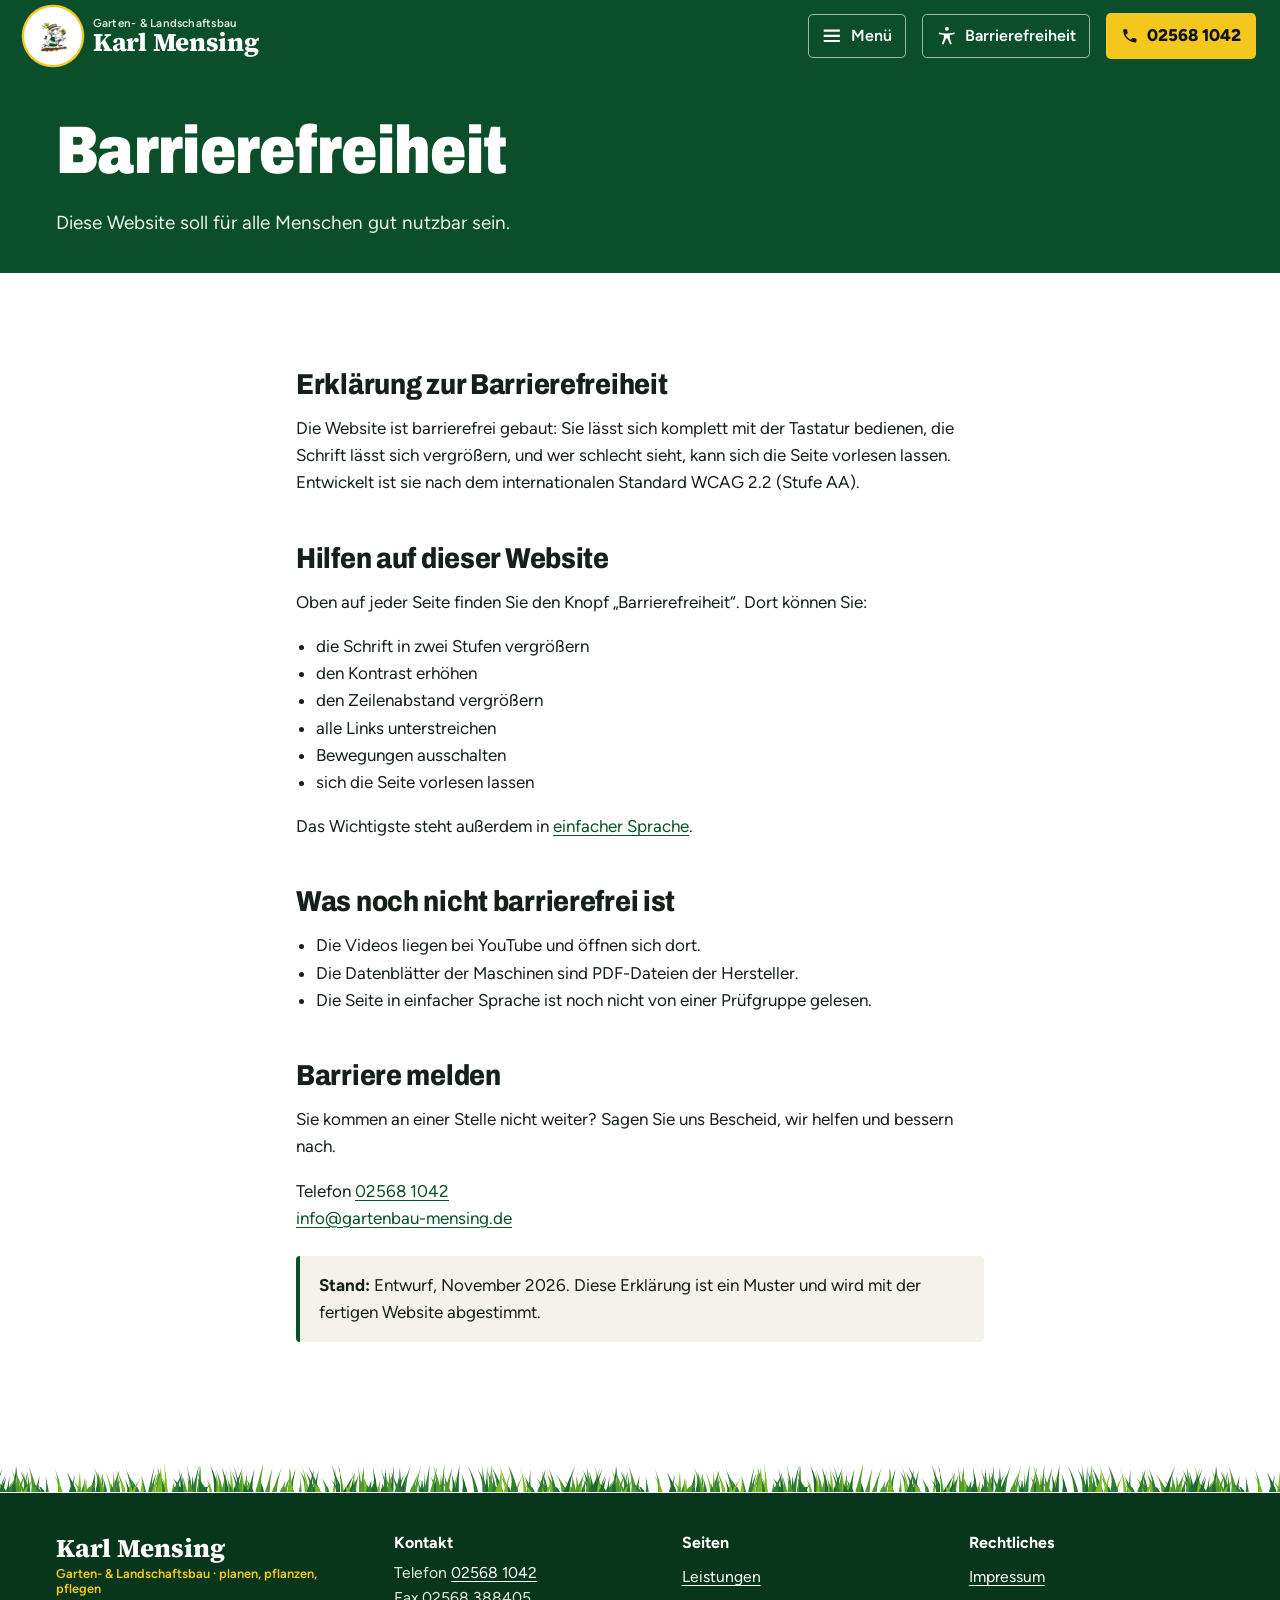
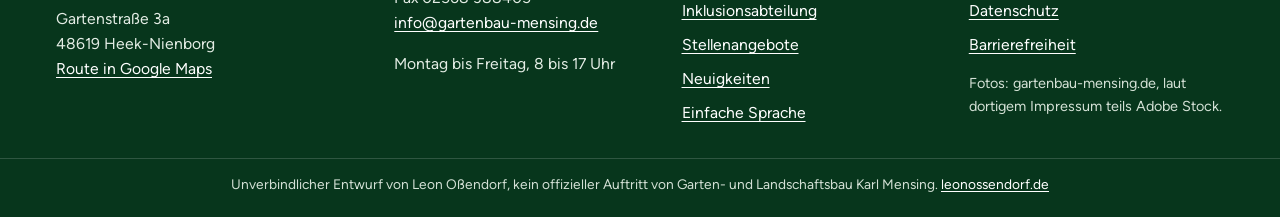
==== barrierefreiheit.html @ 660df74c "Überarbeitung: Leistungsübersicht vorn, alle Inhalte (9 Leistungen, Inklusion, Neuigkeiten), Fotos n" ====
<!DOCTYPE html>
<html lang="de-DE">
<head>
<meta charset="utf-8">
<meta name="viewport" content="width=device-width, initial-scale=1">
<meta name="robots" content="noindex,nofollow">
<title>Barrierefreiheit – Karl Mensing Garten- und Landschaftsbau (Entwurf)</title>
<meta name="description" content="Erklärung zur Barrierefreiheit der Website von Karl Mensing Garten- und Landschaftsbau.">
<script>(function(){var h=document.documentElement;h.classList.add('js');try{var m=JSON.parse(localStorage.getItem('mensing-hilfen')||'{}');if(m.schrift===1)h.classList.add('gross1');if(m.schrift===2)h.classList.add('gross2');['kontrast','luftig','unterstrichen','ruhig'].forEach(function(k){if(m[k])h.classList.add(k);});}catch(e){}})();</script>
<link rel="preload" href="fonts/archivo-var.woff2" as="font" type="font/woff2" crossorigin>
<link rel="preload" href="fonts/figtree.woff2" as="font" type="font/woff2" crossorigin>
<link rel="stylesheet" href="css/stil.css">
</head>
<body>
<a class="skip" href="#inhalt">Zum Inhalt springen</a>
<header class="kopf">
<div class="kopf-innen">
  <a class="marke" href="index.html"><span class="marke-rund"><img src="img/karlchen.png" width="201" height="160" alt=""></span><span class="marke-text"><span class="marke-zeile">Garten- &amp; Landschaftsbau</span><span class="marke-name">Karl Mensing</span><span class="vh">, zur Startseite</span></span></a>
  <button type="button" class="kopf-knopf menue-knopf" aria-expanded="false" aria-controls="menue"><svg viewBox="0 0 24 24" aria-hidden="true" focusable="false"><path d="M3 5h18v2.4H3zM3 10.8h18v2.4H3zM3 16.6h18V19H3z"/></svg><span class="wort">Menü</span></button>
  <nav class="menue" id="menue" aria-label="Hauptmenü"><ul><li><a href="leistungen.html">Leistungen</a></li><li><a href="index.html#gemeinden">Gemeinden &amp; Betriebe</a></li><li><a href="inklusion.html">Inklusion</a></li><li><a href="index.html#karriere">Karriere</a></li><li><a href="index.html#ueber">Über uns</a></li><li><a href="index.html#anfrage">Kontakt</a></li></ul></nav>
  <button type="button" class="kopf-knopf hilfe-knopf" aria-expanded="false" aria-controls="hilfen"><svg viewBox="0 0 24 24" aria-hidden="true" focusable="false"><circle cx="12" cy="4.2" r="2.2"/><path d="M3.5 8.2c5.6 1.5 11.4 1.5 17 0l.5 1.9c-1.9.5-3.8.9-5.7 1.1v3.3l2.2 6.6-1.9.6L12.9 15h-1.8l-2.7 6.7-1.9-.6 2.2-6.6v-3.3c-1.9-.2-3.8-.6-5.7-1.1z"/></svg><span class="wort">Barrierefreiheit</span></button>
  <a class="tel" href="tel:+4925681042"><svg viewBox="0 0 24 24" aria-hidden="true" focusable="false"><path d="M6.6 10.8a15.1 15.1 0 0 0 6.6 6.6l2.2-2.2c.3-.3.7-.4 1-.2 1.1.4 2.3.6 3.6.6.6 0 1 .4 1 1V20c0 .6-.4 1-1 1A17 17 0 0 1 3 4c0-.6.4-1 1-1h3.5c.6 0 1 .4 1 1 0 1.3.2 2.5.6 3.6.1.3 0 .7-.2 1z"/></svg><span class="vh">Anrufen: </span><span class="nr">02568 1042</span></a>
  <div id="hilfen" class="hilfen" hidden>
    <h2>Anzeige anpassen</h2>
    <ul class="hilfen-liste">
      <li><button type="button" class="hilfe" data-hilfe="schrift">Schrift größer <span class="stand">normal</span></button></li>
      <li><button type="button" class="hilfe" data-hilfe="kontrast" aria-pressed="false">Mehr Kontrast <span class="stand">aus</span></button></li>
      <li><button type="button" class="hilfe" data-hilfe="luftig" aria-pressed="false">Mehr Zeilenabstand <span class="stand">aus</span></button></li>
      <li><button type="button" class="hilfe" data-hilfe="unterstrichen" aria-pressed="false">Links unterstreichen <span class="stand">aus</span></button></li>
      <li><button type="button" class="hilfe" data-hilfe="ruhig" aria-pressed="false">Bewegung ausschalten <span class="stand">aus</span></button></li>
      <li><button type="button" class="hilfe" data-hilfe="vorlesen" aria-pressed="false">Seite vorlesen <span class="stand">starten</span></button></li>
    </ul>
    <p class="hilfen-links"><a href="einfach.html">Einfache Sprache</a><a href="barrierefreiheit.html">Erklärung zur Barrierefreiheit</a></p>
  </div>
</div>
</header>
<main id="inhalt" tabindex="-1">
<div class="seitenkopf"><div class="rahmen"><h1>Barrierefreiheit</h1><p>Diese Website soll für alle Menschen gut nutzbar sein.</p></div></div>
<section class="abschnitt"><div class="rahmen text">
<h2>Erklärung zur Barrierefreiheit</h2>
<p>Die Website ist barrierefrei gebaut: Sie lässt sich komplett mit der Tastatur bedienen, die Schrift lässt sich vergrößern, und wer schlecht sieht, kann sich die Seite vorlesen lassen. Entwickelt ist sie nach dem internationalen Standard WCAG 2.2 (Stufe AA).</p>
<h2>Hilfen auf dieser Website</h2>
<p>Oben auf jeder Seite finden Sie den Knopf „Barrierefreiheit“. Dort können Sie:</p>
<ul><li>die Schrift in zwei Stufen vergrößern</li><li>den Kontrast erhöhen</li><li>den Zeilenabstand vergrößern</li><li>alle Links unterstreichen</li><li>Bewegungen ausschalten</li><li>sich die Seite vorlesen lassen</li></ul>
<p>Das Wichtigste steht außerdem in <a href="einfach.html">einfacher Sprache</a>.</p>
<h2>Was noch nicht barrierefrei ist</h2>
<ul><li>Die Videos liegen bei YouTube und öffnen sich dort.</li><li>Die Datenblätter der Maschinen sind PDF-Dateien der Hersteller.</li><li>Die Seite in einfacher Sprache ist noch nicht von einer Prüfgruppe gelesen.</li></ul>
<h2>Barriere melden</h2>
<p>Sie kommen an einer Stelle nicht weiter? Sagen Sie uns Bescheid, wir helfen und bessern nach.</p>
<p>Telefon <a href="tel:+4925681042">02568 1042</a><br><a href="mailto:info@gartenbau-mensing.de">info@gartenbau-mensing.de</a></p>
<div class="hinweiskasten"><b>Stand:</b> Entwurf, November 2026. Diese Erklärung ist ein Muster und wird mit der fertigen Website abgestimmt.</div>
</div></section>
</main>
<footer class="fuss">
  <div class="gras" aria-hidden="true"></div>
  <div class="rahmen fuss-gitter">
    <div>
      <p class="fuss-marke">Karl Mensing<small>Garten- &amp; Landschaftsbau · planen, pflanzen, pflegen</small></p>
      <p>Gartenstraße 3a<br>48619 Heek-Nienborg<br><a href="https://www.google.com/maps/search/?api=1&amp;query=Gartenstra%C3%9Fe+3a%2C+48619+Heek">Route in Google Maps</a></p>
    </div>
    <div>
      <h2>Kontakt</h2>
      <p>Telefon <a href="tel:+4925681042">02568 1042</a><br>Fax 02568 388405<br><a href="mailto:info@gartenbau-mensing.de">info@gartenbau-mensing.de</a></p>
      <p>Montag bis Freitag, 8 bis 17 Uhr</p>
    </div>
    <div>
      <h2>Seiten</h2>
      <ul><li><a href="leistungen.html">Leistungen</a></li><li><a href="inklusion.html">Inklusionsabteilung</a></li><li><a href="index.html#karriere">Stellenangebote</a></li><li><a href="index.html#aktuelles">Neuigkeiten</a></li><li><a href="einfach.html">Einfache Sprache</a></li></ul>
    </div>
    <div>
      <h2>Rechtliches</h2>
      <ul><li><a href="impressum.html">Impressum</a></li><li><a href="datenschutz.html">Datenschutz</a></li><li><a href="barrierefreiheit.html">Barrierefreiheit</a></li></ul>
      <p class="klein" style="color:#d3e0d5;margin-top:.6rem">Fotos: gartenbau-mensing.de, laut dortigem Impressum teils Adobe Stock.</p>
    </div>
  </div>
  <p class="entwurf-hinweis">Unverbindlicher Entwurf von Leon Oßendorf, kein offizieller Auftritt von Garten- und Landschaftsbau Karl Mensing. <a href="https://leonossendorf.de">leonossendorf.de</a></p>
</footer>
<script src="js/seite.js" defer></script>
</body>
</html>
---- css/stil.css ----
@font-face{font-family:"Archivo";src:url(../fonts/archivo-var.woff2) format("woff2");font-weight:100 900;font-stretch:62% 125%;font-display:swap}
@font-face{font-family:"Figtree";src:url(../fonts/figtree.woff2) format("woff2");font-weight:300 900;font-display:swap}
@font-face{font-family:"Source Serif";src:url(../fonts/source-serif-4-latin-wght-normal.woff2) format("woff2");font-weight:200 900;font-display:swap}

:root{
  --gruen:#0b4f2a;--tief:#07361c;--gelb:#f4c71f;--gras:#6fae1e;
  --tinte:#15201a;--grau:#48554d;--linie:#cfd8cd;--papier:#f4f2ea;--weiss:#fff;--hellgruen:#e6f0e2;
  --fokus:#0b4f2a;--max:76rem;--zeile:1.6;
}
*,*::before,*::after{box-sizing:border-box}
html{scroll-behavior:smooth;scroll-padding-top:6rem;-webkit-text-size-adjust:100%}
html.gross1{font-size:112.5%}
html.gross2{font-size:125%}
html.luftig{--zeile:1.95}
html.luftig p,html.luftig li{letter-spacing:.02em;word-spacing:.08em}
body{margin:0;font-family:"Figtree",system-ui,sans-serif;font-size:1.0625rem;line-height:var(--zeile);color:var(--tinte);background:var(--weiss);-webkit-font-smoothing:antialiased}
img{max-width:100%;height:auto;display:block}
a{color:var(--gruen);text-underline-offset:.18em;text-decoration-thickness:.08em}
a:hover{text-decoration-thickness:.16em}
h1,h2,h3,h4{font-family:"Archivo",system-ui,sans-serif;font-stretch:88%;line-height:1.1;margin:0 0 .5em;letter-spacing:-.01em;text-wrap:balance}
h2{font-size:clamp(1.9rem,1.2rem + 2.6vw,3.1rem);font-weight:800}
h3{font-size:1.3rem;font-weight:700}
h4{font-size:1.0625rem;font-weight:700}
p{margin:0 0 1em}
ul,ol{margin:0 0 1em;padding-left:1.2em}
.klein{font-size:.9rem;color:var(--grau)}
.rahmen{max-width:var(--max);margin-inline:auto;padding-inline:1.5rem}
.vh{position:absolute;width:1px;height:1px;overflow:hidden;clip-path:inset(50%);white-space:nowrap}
.skip{position:absolute;left:.5rem;top:-6rem;background:var(--gelb);color:#111;padding:.7rem 1rem;z-index:200;font-weight:700;border-radius:.3rem}
.skip:focus{top:.5rem}
:focus-visible{outline:.19rem solid var(--fokus);outline-offset:.19rem;border-radius:.15rem}
.dunkel{--fokus:#f4c71f}
.dunkel :focus-visible,.kopf :focus-visible,.fuss :focus-visible,.held :focus-visible,.seitenkopf :focus-visible,.sprung :focus-visible,.park :focus-visible{outline-color:#f4c71f}
html.unterstrichen a{text-decoration:underline !important}

/* ---------- Kopf ---------- */
.kopf{position:sticky;top:0;z-index:100;background:var(--gruen);color:#fff}
.kopf-innen{display:flex;flex-wrap:wrap;align-items:center;gap:.5rem 1rem;padding:.45rem 1.5rem;max-width:90rem;margin-inline:auto;position:relative}
.marke{display:flex;align-items:center;gap:.7rem;text-decoration:none;color:#fff;margin-right:auto}
.marke-rund{width:3.6rem;height:3.6rem;border-radius:50%;background:#fff;display:grid;place-items:center;flex-shrink:0;box-shadow:0 0 0 .14rem var(--gelb)}
.marke-rund img{width:2.9rem}
.marke-text{display:flex;flex-direction:column;line-height:1.05}
.marke-zeile{font-size:.72rem;font-weight:600;letter-spacing:.02em;color:#dbe9dc}
.marke-name{font-family:"Source Serif",Georgia,serif;font-weight:800;font-size:1.6rem;letter-spacing:-.01em}
.menue{margin-left:0}
.menue ul{list-style:none;display:flex;gap:.1rem;margin:0;padding:0}
.menue a{display:block;color:#fff;text-decoration:none;font-weight:600;font-size:1rem;padding:.65rem .65rem;border-radius:.3rem;white-space:nowrap}
.menue a:hover,.menue a[aria-current]{background:rgba(255,255,255,.14)}
.menue a[aria-current]{box-shadow:inset 0 -.18rem 0 var(--gelb)}
.kopf-knopf{appearance:none;font:600 1rem "Figtree",sans-serif;color:#fff;background:transparent;border:.09rem solid rgba(255,255,255,.6);border-radius:.3rem;padding:.55rem .8rem;cursor:pointer;display:inline-flex;align-items:center;gap:.5rem;min-height:2.75rem;white-space:nowrap}
.kopf-knopf:hover{background:rgba(255,255,255,.14)}
.kopf-knopf svg{width:1.35rem;height:1.35rem;fill:currentColor;flex-shrink:0}
.menue-knopf{display:none}
.tel{display:inline-flex;align-items:center;gap:.5rem;background:var(--gelb);color:#111;text-decoration:none;font-weight:800;padding:.6rem .95rem;border-radius:.3rem;min-height:2.75rem;white-space:nowrap}
.tel:hover{background:#ffd940}
.tel svg{width:1.1rem;height:1.1rem;fill:currentColor}

/* Hilfen (Barrierefreiheit) */
.hilfen{position:absolute;right:1rem;top:100%;width:min(24rem,calc(100vw - 2rem));max-height:calc(100vh - 6rem);overflow:auto;background:#fff;color:var(--tinte);border-radius:0 0 .5rem .5rem;box-shadow:0 1rem 2.5rem rgba(0,0,0,.28);padding:1.1rem 1.2rem 1.2rem;border-top:.25rem solid var(--gelb)}
.kopf .hilfen :focus-visible{outline-color:#0b4f2a}
.hilfen h2{font-size:1.25rem;margin-bottom:.7rem}
.hilfen-liste{list-style:none;margin:0;padding:0;display:grid;gap:.45rem}
.hilfe{appearance:none;width:100%;display:flex;justify-content:space-between;align-items:center;gap:1rem;font:600 1rem "Figtree",sans-serif;color:var(--tinte);background:var(--papier);border:.09rem solid #7c8a80;border-radius:.35rem;padding:.65rem .85rem;cursor:pointer;text-align:left;min-height:2.9rem}
.hilfe:hover{border-color:var(--gruen);background:var(--hellgruen)}
.hilfe .stand{font-weight:700;font-size:.85rem;background:#fff;color:var(--tinte);border:.09rem solid #7c8a80;border-radius:1rem;padding:.1rem .6rem;white-space:nowrap}
.hilfe[aria-pressed=true]{background:var(--gruen);color:#fff;border-color:var(--gruen)}
.hilfen-links{margin:.9rem 0 0;display:flex;flex-wrap:wrap;gap:.3rem 1.2rem;font-size:.95rem}
.hilfen-links a{color:var(--gruen);padding:.3rem 0}

/* ---------- Held ---------- */
.held{background:var(--gruen);color:#fff;position:relative}
.held-bild img{width:100%;height:auto;max-height:calc(100vh - 17.5rem);min-height:17rem;object-fit:cover;object-position:50% 12%}
.held-band{position:relative}
.held-band .rahmen{padding-block:1.3rem 1.6rem}
.held h1{font-size:clamp(2.5rem,1rem + 4.5vw,4.9rem);font-weight:900;font-stretch:78%;line-height:.95;margin:0;white-space:nowrap}
.held h1 .w3{color:var(--gelb)}
.held-text{font-size:1.15rem;margin:.75rem 0 0;color:#ecf3ec;max-width:44em}
.siegel{position:absolute;right:max(1.5rem,calc((100vw - var(--max))/2 + 1.5rem));top:-4.9rem;width:9.4rem;height:9.4rem;border-radius:50%;background:#fff;color:var(--gruen);display:grid;place-items:center;box-shadow:0 0 0 .22rem var(--gelb),0 .6rem 1.6rem rgba(0,0,0,.3)}
.siegel svg{position:absolute;inset:0;width:100%;height:100%}
.siegel img{width:5.1rem;margin-top:.7rem}
.tore{background:var(--tief)}
.tore ul{list-style:none;margin:0 auto;padding:0 1.5rem;max-width:var(--max);display:grid;grid-template-columns:1fr 1.3fr 1fr 1fr}
.tore li+li{border-left:.06rem solid rgba(255,255,255,.2)}
.tore a{display:block;color:#fff;text-decoration:none;padding:1.05rem 1.2rem 1.1rem;height:100%}
.tore li:first-child a{padding-left:0}
.tore a:hover{background:rgba(255,255,255,.08)}
.tore b{display:block;font-family:"Archivo";font-stretch:90%;font-size:1.2rem;line-height:1.2}
.tore b::after{content:"";display:inline-block;width:.55em;height:.55em;border-right:.16em solid var(--gelb);border-top:.16em solid var(--gelb);transform:rotate(45deg);margin-left:.5em;transition:transform .25s}
.tore a:hover b::after{transform:translateX(.25em) rotate(45deg)}
.tore span{font-size:.92rem;color:#d5e3d6}
.gras{height:1.9rem;background:url(../img/gras.svg) repeat-x bottom/37.5rem 1.9rem}
.fuss .gras{background-color:#fff}
.gras-weiss{background-color:#fff}
.haken.hell li{border-color:rgba(255,255,255,.22)}
.haken.hell li::before{border-color:var(--gelb)}

/* ---------- Abschnitte ---------- */
.abschnitt{padding-block:clamp(3.5rem,2rem + 5vw,6rem)}
.kopfzeile{display:grid;grid-template-columns:minmax(0,1fr) minmax(0,1fr);gap:1rem 3rem;align-items:end;margin-bottom:2.2rem}
.kopfzeile h2{margin:0}
.kopfzeile p{margin:0;color:var(--grau);font-size:1.12rem}
.dunkel .kopfzeile p{color:#dbe8dc}
.papier{background:var(--papier)}
.dunkel{background:var(--gruen);color:#fff}
.dunkel a{color:#fff}

/* Jahr */
.monate{display:grid;grid-template-columns:repeat(12,minmax(0,1fr));gap:.25rem;margin-bottom:1.6rem}
.monat{appearance:none;border:.09rem solid transparent;background:var(--papier);font:600 .98rem "Figtree",sans-serif;color:var(--tinte);padding:.75rem 0 .7rem;cursor:pointer;border-radius:.25rem;position:relative;min-height:2.9rem}
.monat:hover{border-color:var(--gruen)}
.monat[aria-selected=true]{background:var(--gruen);color:#fff}
.monat.heute::after{content:"";position:absolute;left:50%;bottom:.28rem;width:.36rem;height:.36rem;margin-left:-.18rem;border-radius:50%;background:var(--gelb);box-shadow:0 0 0 .06rem #0b4f2a}
.monat-inhalt{display:grid;grid-template-columns:17rem minmax(0,1fr);gap:2rem;align-items:start}
.monat-name{font-family:"Archivo";font-weight:900;font-stretch:74%;font-size:clamp(2.8rem,2rem + 2.6vw,4rem);color:var(--gruen);line-height:.95;margin:0 0 .4rem}
.monat-spalten{display:grid;grid-template-columns:1fr 1fr;gap:1rem}
.monat-karte{border:.09rem solid var(--linie);border-radius:.4rem;padding:1.3rem 1.4rem 1.25rem;display:flex;flex-direction:column;background:#fff}
.haken{list-style:none;padding:0;margin:0 0 1.1rem;flex:1}
.haken li{padding:.55rem 0 .55rem 1.7rem;border-top:.06rem solid var(--linie);position:relative}
.haken li:first-child{border-top:0}
.haken li::before{content:"";position:absolute;left:.15rem;top:1.05rem;width:.75rem;height:.42rem;border-left:.19rem solid var(--gruen);border-bottom:.19rem solid var(--gruen);transform:rotate(-45deg)}
.monat-hinweis{grid-column:2;margin:0;font-size:.95rem;color:var(--grau);background:var(--papier);padding:.7rem .9rem;border-radius:.25rem;border-left:.25rem solid var(--gruen)}

/* Knöpfe */
.knopf{appearance:none;border:0;cursor:pointer;font:700 1.02rem "Figtree",sans-serif;padding:.85rem 1.3rem;border-radius:.35rem;text-decoration:none;display:inline-flex;align-items:center;justify-content:center;gap:.5rem;min-height:3rem;transition:background .2s,transform .2s}
.knopf:active{transform:translateY(1px)}
.knopf-gruen{background:var(--gruen);color:#fff}
.knopf-gruen:hover{background:var(--tief)}
.knopf-gelb,.dunkel a.knopf-gelb{background:var(--gelb);color:#111}
.knopf-gelb:hover{background:#ffd940}
.knopf-rand{background:#fff;color:var(--gruen);box-shadow:inset 0 0 0 .11rem var(--gruen)}
.knopf-rand:hover{background:var(--hellgruen)}
.dunkel a.knopf-hell,.knopf-hell{background:transparent;color:#fff;box-shadow:inset 0 0 0 .11rem #fff}
.knopf-hell:hover{background:rgba(255,255,255,.14)}
.voll{width:100%}
.pfeil::after{content:"";display:inline-block;width:.5em;height:.5em;border-right:.15em solid currentColor;border-top:.15em solid currentColor;transform:rotate(45deg)}

/* Bilder allgemein */
figure{margin:0}
figcaption{font-size:.92rem;color:var(--grau);padding-top:.5rem}
.dunkel figcaption{color:#dbe8dc}
.bild{overflow:hidden;border-radius:.3rem;background:#dfe5dc}
.bild img{width:100%;height:100%;object-fit:cover;transition:transform .7s ease}
.karte:hover .bild img{transform:scale(1.03)}
.rund{border-radius:50%;overflow:hidden;box-shadow:0 0 0 .2rem #fff,0 0 0 .32rem #c5a86a;flex-shrink:0;background:#dfe5dc}
.rund img{width:100%;height:100%;object-fit:cover}
.dunkel .rund{box-shadow:0 0 0 .16rem var(--gruen),0 0 0 .28rem var(--gelb)}

/* Leistungen: neun Karten */
.neun{list-style:none;margin:0;padding:0;display:grid;grid-template-columns:repeat(3,minmax(0,1fr));gap:2.2rem 1.4rem}
.karte{position:relative;display:flex;flex-direction:column}
.neun .bild{aspect-ratio:16/10}
.karte-text{padding-top:.75rem;border-bottom:.19rem solid var(--gruen);padding-bottom:.8rem;flex:1}
.karte h3{margin:0 0 .2rem;font-size:1.4rem}
.karte h3 a{text-decoration:none;color:var(--tinte)}
.karte h3 a::after{content:"";position:absolute;inset:0}
.karte:hover h3 a{text-decoration:underline}
.karte p{margin:0;color:var(--grau)}
.wand-zeile{margin:2.2rem 0 0}
.saison h2{font-size:clamp(1.6rem,1.2rem + 1.4vw,2.2rem)}
.saison .monat{background:#fff}
.saison .monat[aria-selected=true]{background:var(--gruen)}
.saison .monat-hinweis{background:#fff}

/* Gemeinden */
.gem-gitter{display:grid;grid-template-columns:minmax(0,1fr) minmax(0,1fr);gap:3rem;align-items:stretch}
.lv{list-style:none;margin:0;padding:0}
.lv li{display:grid;grid-template-columns:5.5rem minmax(0,1fr);gap:1.2rem;align-items:center;padding:.85rem 0;border-bottom:.06rem solid rgba(255,255,255,.22)}
.lv li:first-child{border-top:.06rem solid rgba(255,255,255,.22)}
.lv .rund{width:5.1rem;height:5.1rem;margin-left:.3rem}
.din{border-radius:50%;background:#fff;color:#0b4f2a;display:grid;place-items:center;text-align:center;font:800 .82rem/1.15 "Archivo",sans-serif}
.lv .din{width:5.1rem;height:5.1rem;margin-left:.3rem;box-shadow:0 0 0 .16rem var(--gruen),0 0 0 .28rem var(--gelb)}
.lv h3{margin:0;font-size:1.25rem}
.lv h3 a{text-decoration:none}
.lv h3 a:hover{text-decoration:underline}
.lv p{margin:0;color:#dbe8dc;font-size:.98rem}
.gem-buehne .bild{aspect-ratio:21/9}
.lv.zwei-sp{display:grid;grid-template-columns:1fr 1fr;column-gap:3rem;margin-top:2.2rem}
.lv.zwei-sp li:nth-child(2){border-top:.06rem solid rgba(255,255,255,.22)}
.projekt{margin-top:4rem}
.projekt-kopf{display:flex;justify-content:space-between;align-items:end;gap:1rem 2rem;flex-wrap:wrap;margin-bottom:1.2rem}
.projekt-kopf h3{font-size:1.7rem;margin:0}
.projekt-kopf p{margin:0;color:#dbe8dc;max-width:32em}
.drei{display:grid;grid-template-columns:repeat(3,minmax(0,1fr));gap:1rem;list-style:none;margin:0;padding:0;counter-reset:s}
.drei li{counter-increment:s}
.drei .bild{aspect-ratio:3/2}
.drei figcaption{display:flex;gap:.6rem;align-items:baseline;color:#fff;font-weight:600}
.drei figcaption::before{content:counter(s);font:900 1.5rem "Archivo",sans-serif;color:var(--gelb)}
.gem-ende{margin-top:2.5rem;display:flex;gap:1rem;flex-wrap:wrap}

/* Maschinen */
.park{display:grid;grid-template-columns:minmax(0,1.25fr) minmax(0,1fr);gap:0;background:var(--tief);color:#fff}
.park-bild{position:relative;min-height:24rem}
.park-bild img{position:absolute;inset:0;width:100%;height:100%;object-fit:cover;object-position:15% 50%}
.park-text{padding:clamp(2rem,1rem + 3vw,4rem);align-self:center;max-width:36rem}
.park-text p{color:#dbe8dc}
.geraete{list-style:none;margin:0;padding:0;display:grid;grid-template-columns:repeat(6,minmax(0,1fr));gap:1.5rem 1rem;text-align:center}
.geraete .rund{width:min(9.4rem,100%);aspect-ratio:1;margin:.35rem auto .9rem}
.geraete b{display:block;font-family:"Archivo";font-stretch:90%;line-height:1.2}
.geraete span{font-size:.92rem;color:var(--grau);display:block}
.geraete a{font-size:.9rem;display:inline-block;padding:.3rem 0}

/* Inklusion */
.inkl{display:grid;grid-template-columns:minmax(0,34rem) minmax(0,1fr);gap:3.5rem;align-items:center}
.rahmenbild{background:#fff;padding:.7rem .7rem 0;box-shadow:0 .1rem .3rem rgba(0,0,0,.12),0 1.2rem 2.4rem rgba(11,79,42,.14);transform:rotate(-1.2deg)}
.rahmenbild figcaption{padding:.65rem .2rem .75rem;color:var(--tinte)}
.inkl h2{margin-bottom:.4em}
.lead{font-size:1.18rem}
.fakten{display:flex;gap:2.2rem;flex-wrap:wrap;margin:1.5rem 0 1.7rem;padding:0;list-style:none}
.fakten b{display:block;font:900 2.6rem/1 "Archivo",sans-serif;font-stretch:80%;color:var(--gruen)}
.fakten span{font-size:.95rem;color:var(--grau)}
.messe{margin-top:4rem;display:grid;grid-template-columns:minmax(0,1.97fr) minmax(0,1fr);gap:1.1rem;align-items:start}
.messe .bild{aspect-ratio:858/400}
.messe .hoch .bild{aspect-ratio:580/534}

/* Karriere */
.kar-gitter{display:grid;grid-template-columns:minmax(0,1fr) minmax(0,29rem);gap:3.5rem;align-items:start}
.schild{display:inline-block;background:var(--gelb);color:#111;font-weight:800;padding:.2rem .8rem;border-radius:.2rem;margin:0 0 .9rem}
.kar-lead{font-size:1.2rem}
.kar-wer{color:var(--grau)}
.paar{display:grid;grid-template-columns:1fr 1fr;gap:.9rem;margin-top:1.6rem}
.paar .bild{aspect-ratio:3/2}

/* Formulare */
.formular{background:#fff;border:.09rem solid var(--linie);border-radius:.5rem;padding:1.6rem;box-shadow:0 .7rem 2rem rgba(11,79,42,.08)}
.formular h3{font-size:1.5rem}
fieldset{border:0;padding:0;margin:0 0 1.1rem;min-width:0}
legend,.feld>label{font-weight:700;font-size:1rem;color:var(--tinte);margin-bottom:.45rem;display:block;padding:0}
.opt{font-weight:400;color:var(--grau)}
.chips{display:flex;flex-wrap:wrap;gap:.5rem}
.chip{position:relative;display:inline-block}
.chip input{position:absolute;opacity:0;width:100%;height:100%;inset:0;margin:0;cursor:pointer}
.chip span{display:inline-flex;align-items:center;min-height:2.75rem;border:.11rem solid #7c8a80;background:#fff;color:var(--tinte);font-weight:600;font-size:.98rem;padding:.4rem .95rem;border-radius:2rem;transition:background .15s,border-color .15s,color .15s}
.chip input:hover+span{border-color:var(--gruen);background:var(--hellgruen)}
.chip input:checked+span{background:var(--gruen);border-color:var(--gruen);color:#fff}
.chip input:checked+span::before{content:"";width:.7rem;height:.4rem;border-left:.16rem solid #fff;border-bottom:.16rem solid #fff;transform:rotate(-45deg) translateY(-.1rem);margin-right:.5rem}
.chip input:focus-visible+span{outline:.19rem solid var(--fokus);outline-offset:.19rem}
.feld{margin-bottom:1rem}
.feld input[type=text],.feld textarea{display:block;width:100%;font:400 1.0625rem "Figtree",sans-serif;color:var(--tinte);background:#fff;border:.11rem solid #7c8a80;border-radius:.35rem;padding:.75rem .8rem;min-height:3rem}
.feld input[type=text]:focus,.feld textarea:focus{border-color:var(--gruen)}
.feld input[type=file]{display:block;font:400 .98rem "Figtree",sans-serif;max-width:100%;padding:.3rem 0;color:var(--tinte)}
.feld [aria-invalid=true]{border-color:#a3251b !important;border-width:.16rem !important}
.zwei{display:grid;grid-template-columns:1fr 1fr;gap:0 1rem}
.entwurf-vermerk{font-size:.86rem;color:var(--grau);text-align:center;margin:.6rem 0 0}
.fehler{color:#a3251b;font-size:.95rem;font-weight:700;margin:.4rem 0 0}
.danke{margin-top:1rem;background:var(--hellgruen);border-left:.3rem solid var(--gruen);padding:.9rem 1rem;border-radius:.25rem}
.danke b{display:block;color:var(--gruen)}

/* Über uns */
.ueber{display:grid;grid-template-columns:minmax(0,1fr) minmax(0,1.15fr);gap:3.5rem;align-items:center}
.koepfe{list-style:none;margin:0;padding:0;display:grid;grid-template-columns:repeat(3,minmax(0,1fr));gap:1.2rem;text-align:center}
.koepfe .rund{width:min(9.4rem,100%);aspect-ratio:1;margin:.35rem auto .9rem}
.koepfe .rund img{object-position:50% 25%}
.koepfe b,.koepfe span,.koepfe a{display:block}
.koepfe b{font-family:"Archivo";font-stretch:90%;font-size:1.12rem}
.koepfe span{font-size:.92rem;color:var(--grau)}
.koepfe a{font-size:.95rem;font-weight:600;padding:.35rem 0}
.breit img{width:100%;max-height:34rem;object-fit:cover}
.breit figcaption{max-width:var(--max);margin-inline:auto;padding:.6rem 1.5rem 0}

/* Aktuelles */
.chronik{list-style:none;margin:0;padding:0;border-top:.09rem solid var(--linie)}
.chronik>li{display:grid;grid-template-columns:7rem minmax(0,1fr) minmax(0,1.6fr);gap:1.2rem 2rem;padding:1.6rem 0;border-bottom:.09rem solid var(--linie);align-items:start}
.chronik .jahr{font:900 2rem/1 "Archivo",sans-serif;font-stretch:80%;color:var(--gruen);margin:0}
.chronik h3{margin:0 0 .3rem}
.chronik p{margin:0;color:var(--grau)}
.chronik .fotos{display:grid;grid-template-columns:repeat(3,minmax(0,1fr));gap:.6rem}
.chronik .fotos .bild{aspect-ratio:3/2}
.chronik .fotos.eins{grid-template-columns:minmax(0,1fr)}
.chronik .fotos.eins .bild{aspect-ratio:858/400}

/* Anfrage */
.anf-gitter{display:grid;grid-template-columns:minmax(0,1fr) minmax(0,40rem);gap:3.5rem}
.anf-tel{display:inline-block;font:900 2.5rem/1.1 "Archivo",sans-serif;font-stretch:85%;text-decoration:none;color:var(--gruen);margin:.3rem 0 .6rem}
.anf-tel:hover{text-decoration:underline}
.wege{list-style:none;padding:0;margin:1.2rem 0 0}
.wege li{padding:.6rem 0;border-top:.06rem solid var(--linie)}

/* Fuß */
.fuss{background:var(--tief);color:#e3ece4;font-size:.98rem}
.fuss a{color:#fff}
.fuss-gitter{display:grid;grid-template-columns:1.2fr 1fr 1fr 1fr;gap:2rem;padding-top:2.6rem;padding-bottom:1.6rem}
.fuss-marke{font-family:"Source Serif",Georgia,serif;font-weight:800;font-size:1.6rem;color:#fff;line-height:1.1;margin-bottom:.6rem}
.fuss-marke small{display:block;font:600 .8rem "Figtree",sans-serif;color:var(--gelb);margin-top:.25rem}
.fuss ul{list-style:none;padding:0;margin:0}
.fuss li a{display:inline-block;padding:.28rem 0}
.fuss h2{font-size:1rem;font-family:"Figtree";font-weight:700;letter-spacing:0;color:#fff;margin-bottom:.5rem}
.entwurf-hinweis{text-align:center;font-size:.86rem;color:#d3e0d5;padding:.9rem 1.5rem 1.4rem;margin:0;border-top:.06rem solid rgba(255,255,255,.16)}

/* ---------- Unterseiten ---------- */
.seitenkopf{background:var(--gruen);color:#fff}
.seitenkopf .rahmen{padding-block:2.6rem 2.2rem}
.seitenkopf h1{font-size:clamp(2.3rem,1.2rem + 4vw,4.2rem);font-weight:900;font-stretch:80%;margin:0 0 .3em}
.seitenkopf p{font-size:1.18rem;max-width:40em;margin:0;color:#ecf3ec}
.sprung{background:var(--tief)}
.sprung ul{list-style:none;margin:0 auto;padding:.6rem 1.5rem;max-width:var(--max);display:flex;flex-wrap:wrap;gap:.35rem}
.sprung a{display:inline-flex;align-items:center;min-height:2.6rem;color:#fff;text-decoration:none;font-weight:600;font-size:.98rem;padding:.3rem .85rem;border:.06rem solid rgba(255,255,255,.5);border-radius:2rem}
.sprung a:hover{background:rgba(255,255,255,.14)}
.leistung{padding-block:clamp(3rem,2rem + 4vw,5rem);border-bottom:.09rem solid var(--linie)}
.leistung:nth-of-type(even){background:var(--papier)}
.buehne{margin-bottom:2rem}
.buehne .bild{aspect-ratio:21/8}
.l-kopf{display:grid;grid-template-columns:minmax(0,1fr) minmax(0,1.2fr);gap:1rem 3rem;margin-bottom:2rem;align-items:start}
.l-kopf h2{margin:0}
.l-kopf .lead{margin:0 0 1em}
.teile{list-style:none;margin:0 0 2.5rem;padding:0;display:grid;grid-template-columns:repeat(2,minmax(0,1fr));gap:2rem 3rem}
.teile li{display:grid;grid-template-columns:7.5rem minmax(0,1fr);gap:1.2rem;align-items:start}
.teile .rund{width:6.9rem;height:6.9rem;margin:.35rem 0 0 .35rem}
.teile .din{width:6.9rem;height:6.9rem;margin:.35rem 0 0 .35rem;background:var(--gruen);color:#fff;font-size:1rem;box-shadow:0 0 0 .2rem #fff,0 0 0 .32rem #c5a86a}
.teile h3{font-size:1.15rem;margin:0 0 .3rem}
.teile p{margin:0;font-size:.99rem}
.paare{display:grid;grid-template-columns:repeat(3,minmax(0,1fr));gap:1.2rem;margin-bottom:2rem}
.paare .bild{aspect-ratio:580/375}
.paare h3{margin:.8rem 0 .2rem;font-size:1.15rem}
.paare p{margin:0;font-size:.99rem}
.zweispalt{display:grid;grid-template-columns:minmax(0,1.3fr) minmax(0,1fr);gap:3rem;align-items:start}
.zweispalt .bild{aspect-ratio:580/375}
.zweispalt .zwei-bilder{display:grid;gap:1rem}
.unter-h{font-size:1.35rem;margin:0 0 1.2rem}
.listen{display:grid;grid-template-columns:repeat(2,minmax(0,1fr));gap:1.2rem;margin-top:2.5rem}
.liste{background:#fff;border:.09rem solid var(--linie);border-top:.3rem solid #c5a86a;border-radius:.3rem;padding:1.2rem 1.4rem}
.liste h3{font-size:1.1rem;margin-bottom:.6rem}
.liste ul{columns:2;column-gap:1.5rem;margin:0;font-size:.97rem}
.liste li{break-inside:avoid;margin-bottom:.15rem}
.l-ende{margin-top:2rem}
.text{max-width:46rem}
.text h2{margin-top:1.6em;font-size:1.8rem}
.text h2:first-child{margin-top:0}
.einfach{font-size:1.25rem;line-height:1.75;max-width:38rem}
.einfach h2{font-size:1.7rem;margin-top:1.8em}
.einfach h2:first-child{margin-top:0}
.einfach p{margin-bottom:.4em}
.hinweiskasten{background:var(--papier);border-left:.3rem solid var(--gruen);padding:1rem 1.2rem;border-radius:.25rem;margin:1.5rem 0}
.papier .hinweiskasten{background:#fff}

/* ---------- Einblenden ---------- */
.js .zeig{opacity:0;transform:translateY(1.1rem);transition:opacity .6s ease,transform .6s ease}
.js .zeig.da{opacity:1;transform:none}
@media (prefers-reduced-motion:reduce){
  html{scroll-behavior:auto}
  .js .zeig{opacity:1;transform:none;transition:none}
  .bild img,.knopf,.tore b::after{transition:none}
}
html.ruhig{scroll-behavior:auto}
html.ruhig .zeig{opacity:1 !important;transform:none !important}
html.ruhig *,html.ruhig *::before,html.ruhig *::after{transition:none !important;animation:none !important}

/* ---------- Hoher Kontrast ---------- */
html.kontrast{--gruen:#003318;--tief:#001c0d;--tinte:#000;--grau:#1c1c1c;--linie:#000;--papier:#fff;--hellgruen:#fff;--gelb:#ffe100}
html.kontrast .formular,html.kontrast .monat-karte,html.kontrast .liste{border-width:.14rem}
html.kontrast .monat,html.kontrast .chip span,html.kontrast .feld input[type=text],html.kontrast .feld textarea{border-color:#000}
html.kontrast .lv p,html.kontrast .dunkel .kopfzeile p,html.kontrast .tore span,html.kontrast .held-text,html.kontrast .park-text p,html.kontrast .projekt-kopf p,html.kontrast .dunkel figcaption,html.kontrast .fuss,html.kontrast .entwurf-hinweis,html.kontrast .marke-zeile,html.kontrast .seitenkopf p{color:#fff}
html.kontrast a{text-decoration:underline}
html.kontrast .menue a,html.kontrast .tore a,html.kontrast .sprung a,html.kontrast a.knopf{text-decoration:none}

/* ---------- Schmaler ---------- */
html.gross1 .menue-knopf,html.gross2 .menue-knopf{display:inline-flex}
html.gross1 .menue,html.gross2 .menue{display:none;position:absolute;left:0;right:0;top:100%;background:var(--tief);padding:.5rem 1rem 1rem;box-shadow:0 1rem 2rem rgba(0,0,0,.3);margin:0}
html.gross1 .menue.offen,html.gross2 .menue.offen{display:block}
html.gross1 .menue ul,html.gross2 .menue ul{flex-direction:column;gap:0}
html.gross1 .menue a,html.gross2 .menue a{padding:.85rem .6rem;border-bottom:.06rem solid rgba(255,255,255,.16);font-size:1.1rem}
@media (max-width:80em){
  .menue-knopf{display:inline-flex}
  .menue{display:none;position:absolute;left:0;right:0;top:100%;background:var(--tief);padding:.5rem 1rem 1rem;box-shadow:0 1rem 2rem rgba(0,0,0,.3);margin:0}
  .menue.offen{display:block}
  .menue ul{flex-direction:column;gap:0}
  .menue a{padding:.85rem .6rem;border-bottom:.06rem solid rgba(255,255,255,.16);font-size:1.1rem}
}
@media (max-width:62em){
  .kopfzeile,.gem-gitter,.inkl,.kar-gitter,.ueber,.anf-gitter,.l-kopf,.zweispalt,.park{grid-template-columns:minmax(0,1fr)}
  .kopfzeile{gap:.8rem}
  .siegel{width:7.4rem;height:7.4rem;top:-5.4rem}
  .siegel img{width:3.7rem;margin-top:.7rem}
  .tore ul{grid-template-columns:1fr 1fr}
  .tore li:nth-child(3){border-left:0}
  .tore li:nth-child(n+3){border-top:.06rem solid rgba(255,255,255,.2)}
  .tore li:nth-child(odd) a{padding-left:0}
  .monat-inhalt{grid-template-columns:minmax(0,1fr);gap:.8rem}
  .monat-hinweis{grid-column:1}
  .neun{grid-template-columns:1fr 1fr}
  .geraete{grid-template-columns:repeat(3,minmax(0,1fr))}
  .chronik>li{grid-template-columns:5.5rem minmax(0,1fr)}
  .chronik .fotos{grid-column:1/-1}
  .fuss-gitter{grid-template-columns:1fr 1fr}
  .park-bild{min-height:17rem}
  .inkl{gap:2.2rem}
  .rahmenbild{max-width:34rem}
  .lv.zwei-sp{grid-template-columns:minmax(0,1fr)}
  .lv.zwei-sp li:nth-child(2){border-top:0}
  .gem-buehne .bild{aspect-ratio:16/9}
}
@media (max-width:40em){
  body{font-size:1rem}
  html{scroll-padding-top:5rem}
  .rahmen{padding-inline:1.1rem}
  .kopf-innen{padding:.4rem .8rem;gap:.45rem}
  .marke{gap:.5rem}
  .marke-rund{width:2.9rem;height:2.9rem}
  .marke-rund img{width:2.3rem}
  .marke-name{font-size:1.22rem}
  .marke-zeile{font-size:.6rem}
  .hilfen{right:.5rem}
  .tel .nr,.kopf-knopf .wort{position:absolute;width:1px;height:1px;overflow:hidden;clip-path:inset(50%);white-space:nowrap}
  .tel{padding:.6rem .75rem}
  .kopf-knopf{padding:.55rem .65rem}
  .held h1{white-space:normal;font-size:clamp(2.6rem,13vw,3.6rem)}
  .held h1 span{display:block}
  .held-bild img{min-height:0;max-height:none}
  .siegel{right:1rem;width:6.6rem;height:6.6rem;top:1.3rem}
  .siegel img{width:3.5rem;margin-top:.5rem}
  .tore ul{grid-template-columns:1fr;padding-inline:1.1rem}
  .tore li{border-left:0 !important;border-top:.06rem solid rgba(255,255,255,.2)}
  .tore li:first-child{border-top:0}
  .tore a{padding-left:0 !important}
  .monate{grid-template-columns:repeat(6,minmax(0,1fr))}
  .monat-spalten,.zwei,.drei,.messe,.listen,.teile,.paare{grid-template-columns:minmax(0,1fr)}
  .drei{gap:1.4rem}
  .neun{grid-template-columns:repeat(2,minmax(0,1fr));gap:1.3rem .8rem}
  .neun .karte p{display:none}
  .neun .karte h3{font-size:1.08rem;margin:0;hyphens:auto}
  .neun .karte-text{padding:.5rem 0 .55rem}
  .lv li{grid-template-columns:4.3rem minmax(0,1fr);gap:.9rem}
  .lv .rund,.lv .din{width:3.9rem;height:3.9rem}
  .lv .din{font-size:.66rem}
  .geraete{grid-template-columns:repeat(2,minmax(0,1fr))}
  .koepfe{gap:.6rem}
  .koepfe .rund{width:min(5.6rem,100%)}
  .koepfe b{font-size:1rem}
  .formular{padding:1.2rem 1rem}
  .liste ul{columns:1}
  .teile li{grid-template-columns:5.8rem minmax(0,1fr);gap:1rem}
  .teile .rund,.teile .din{width:5.2rem;height:5.2rem}
  .teile .din{font-size:.8rem}
  .buehne .bild{aspect-ratio:16/9}
  .fuss-gitter{grid-template-columns:1fr;gap:1.2rem}
  .anf-tel{font-size:2.1rem}
  .rahmenbild{transform:none}
  .fakten{gap:1.4rem}
  .fakten b{font-size:2.2rem}
  .chronik .fotos{grid-template-columns:1fr 1fr}
}

/* Sehr schmal oder stark vergroessert: nichts darf seitlich herausragen */
@media (max-width:23em){
  .marke-zeile{display:none}
  .monate{grid-template-columns:repeat(4,minmax(0,1fr))}
  .held h1{font-size:2.3rem}
}
h1,h2,h3,p,li,a,b,span,figcaption,legend,label{overflow-wrap:break-word}
.geraete b,.geraete span{hyphens:auto}
html.gross1 .held h1,html.gross2 .held h1{white-space:normal}
html.gross1 .siegel,html.gross2 .siegel{top:1rem}
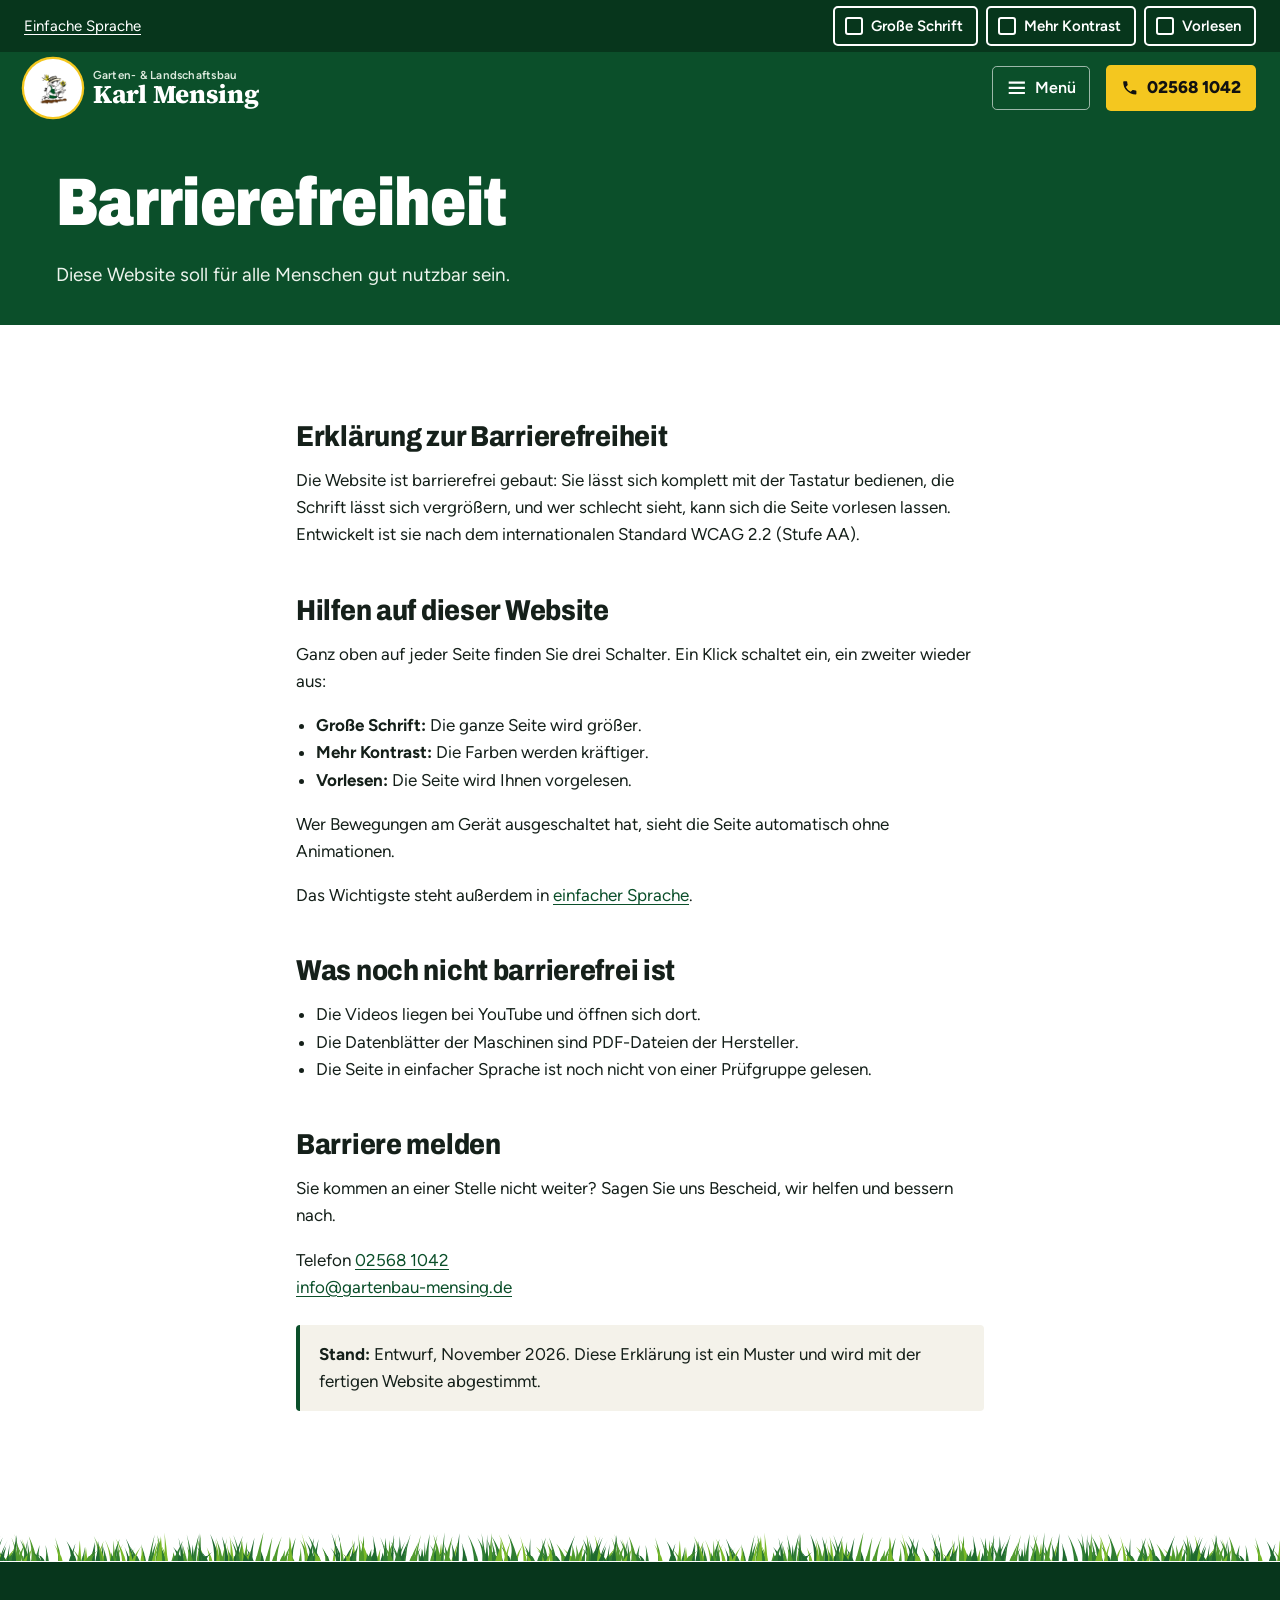
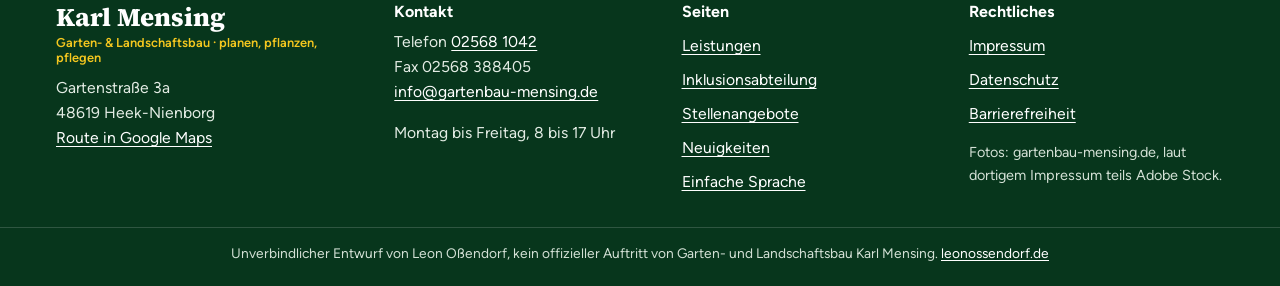
==== commit b5e22a14: "Barrierefreiheit: feste Schalter Große Schrift, Mehr Kontrast, Vorlesen (an/aus) statt Stufen-Menü C" ====
--- a/barrierefreiheit.html
+++ b/barrierefreiheit.html
@@ -6,32 +6,25 @@
 <meta name="robots" content="noindex,nofollow">
 <title>Barrierefreiheit – Karl Mensing Garten- und Landschaftsbau (Entwurf)</title>
 <meta name="description" content="Erklärung zur Barrierefreiheit der Website von Karl Mensing Garten- und Landschaftsbau.">
-<script>(function(){var h=document.documentElement;h.classList.add('js');try{var m=JSON.parse(localStorage.getItem('mensing-hilfen')||'{}');if(m.schrift===1)h.classList.add('gross1');if(m.schrift===2)h.classList.add('gross2');['kontrast','luftig','unterstrichen','ruhig'].forEach(function(k){if(m[k])h.classList.add(k);});}catch(e){}})();</script>
+<script>(function(){var h=document.documentElement;h.classList.add('js');try{var m=JSON.parse(localStorage.getItem('mensing-anzeige')||'{}');if(m.gross)h.classList.add('gross');if(m.kontrast)h.classList.add('kontrast');}catch(e){}})();</script>
 <link rel="preload" href="fonts/archivo-var.woff2" as="font" type="font/woff2" crossorigin>
 <link rel="preload" href="fonts/figtree.woff2" as="font" type="font/woff2" crossorigin>
 <link rel="stylesheet" href="css/stil.css">
 </head>
 <body>
 <a class="skip" href="#inhalt">Zum Inhalt springen</a>
+<div class="leiste" role="region" aria-label="Anzeige anpassen"><div class="leiste-innen">
+  <a class="leiste-link" href="einfach.html">Einfache Sprache</a>
+  <button type="button" class="schalter" data-schalter="gross" aria-pressed="false"><span class="kasten" aria-hidden="true"></span>Große Schrift</button>
+  <button type="button" class="schalter" data-schalter="kontrast" aria-pressed="false"><span class="kasten" aria-hidden="true"></span><span><span class="lang">Mehr </span>Kontrast</span></button>
+  <button type="button" class="schalter" data-schalter="vorlesen" aria-pressed="false"><span class="kasten" aria-hidden="true"></span>Vorlesen</button>
+</div></div>
 <header class="kopf">
 <div class="kopf-innen">
   <a class="marke" href="index.html"><span class="marke-rund"><img src="img/karlchen.png" width="201" height="160" alt=""></span><span class="marke-text"><span class="marke-zeile">Garten- &amp; Landschaftsbau</span><span class="marke-name">Karl Mensing</span><span class="vh">, zur Startseite</span></span></a>
   <button type="button" class="kopf-knopf menue-knopf" aria-expanded="false" aria-controls="menue"><svg viewBox="0 0 24 24" aria-hidden="true" focusable="false"><path d="M3 5h18v2.4H3zM3 10.8h18v2.4H3zM3 16.6h18V19H3z"/></svg><span class="wort">Menü</span></button>
   <nav class="menue" id="menue" aria-label="Hauptmenü"><ul><li><a href="leistungen.html">Leistungen</a></li><li><a href="index.html#gemeinden">Gemeinden &amp; Betriebe</a></li><li><a href="inklusion.html">Inklusion</a></li><li><a href="index.html#karriere">Karriere</a></li><li><a href="index.html#ueber">Über uns</a></li><li><a href="index.html#anfrage">Kontakt</a></li></ul></nav>
-  <button type="button" class="kopf-knopf hilfe-knopf" aria-expanded="false" aria-controls="hilfen"><svg viewBox="0 0 24 24" aria-hidden="true" focusable="false"><circle cx="12" cy="4.2" r="2.2"/><path d="M3.5 8.2c5.6 1.5 11.4 1.5 17 0l.5 1.9c-1.9.5-3.8.9-5.7 1.1v3.3l2.2 6.6-1.9.6L12.9 15h-1.8l-2.7 6.7-1.9-.6 2.2-6.6v-3.3c-1.9-.2-3.8-.6-5.7-1.1z"/></svg><span class="wort">Barrierefreiheit</span></button>
   <a class="tel" href="tel:+4925681042"><svg viewBox="0 0 24 24" aria-hidden="true" focusable="false"><path d="M6.6 10.8a15.1 15.1 0 0 0 6.6 6.6l2.2-2.2c.3-.3.7-.4 1-.2 1.1.4 2.3.6 3.6.6.6 0 1 .4 1 1V20c0 .6-.4 1-1 1A17 17 0 0 1 3 4c0-.6.4-1 1-1h3.5c.6 0 1 .4 1 1 0 1.3.2 2.5.6 3.6.1.3 0 .7-.2 1z"/></svg><span class="vh">Anrufen: </span><span class="nr">02568 1042</span></a>
-  <div id="hilfen" class="hilfen" hidden>
-    <h2>Anzeige anpassen</h2>
-    <ul class="hilfen-liste">
-      <li><button type="button" class="hilfe" data-hilfe="schrift">Schrift größer <span class="stand">normal</span></button></li>
-      <li><button type="button" class="hilfe" data-hilfe="kontrast" aria-pressed="false">Mehr Kontrast <span class="stand">aus</span></button></li>
-      <li><button type="button" class="hilfe" data-hilfe="luftig" aria-pressed="false">Mehr Zeilenabstand <span class="stand">aus</span></button></li>
-      <li><button type="button" class="hilfe" data-hilfe="unterstrichen" aria-pressed="false">Links unterstreichen <span class="stand">aus</span></button></li>
-      <li><button type="button" class="hilfe" data-hilfe="ruhig" aria-pressed="false">Bewegung ausschalten <span class="stand">aus</span></button></li>
-      <li><button type="button" class="hilfe" data-hilfe="vorlesen" aria-pressed="false">Seite vorlesen <span class="stand">starten</span></button></li>
-    </ul>
-    <p class="hilfen-links"><a href="einfach.html">Einfache Sprache</a><a href="barrierefreiheit.html">Erklärung zur Barrierefreiheit</a></p>
-  </div>
 </div>
 </header>
 <main id="inhalt" tabindex="-1">
@@ -40,8 +33,9 @@
 <h2>Erklärung zur Barrierefreiheit</h2>
 <p>Die Website ist barrierefrei gebaut: Sie lässt sich komplett mit der Tastatur bedienen, die Schrift lässt sich vergrößern, und wer schlecht sieht, kann sich die Seite vorlesen lassen. Entwickelt ist sie nach dem internationalen Standard WCAG 2.2 (Stufe AA).</p>
 <h2>Hilfen auf dieser Website</h2>
-<p>Oben auf jeder Seite finden Sie den Knopf „Barrierefreiheit“. Dort können Sie:</p>
-<ul><li>die Schrift in zwei Stufen vergrößern</li><li>den Kontrast erhöhen</li><li>den Zeilenabstand vergrößern</li><li>alle Links unterstreichen</li><li>Bewegungen ausschalten</li><li>sich die Seite vorlesen lassen</li></ul>
+<p>Ganz oben auf jeder Seite finden Sie drei Schalter. Ein Klick schaltet ein, ein zweiter wieder aus:</p>
+<ul><li><b>Große Schrift:</b> Die ganze Seite wird größer.</li><li><b>Mehr Kontrast:</b> Die Farben werden kräftiger.</li><li><b>Vorlesen:</b> Die Seite wird Ihnen vorgelesen.</li></ul>
+<p>Wer Bewegungen am Gerät ausgeschaltet hat, sieht die Seite automatisch ohne Animationen.</p>
 <p>Das Wichtigste steht außerdem in <a href="einfach.html">einfacher Sprache</a>.</p>
 <h2>Was noch nicht barrierefrei ist</h2>
 <ul><li>Die Videos liegen bei YouTube und öffnen sich dort.</li><li>Die Datenblätter der Maschinen sind PDF-Dateien der Hersteller.</li><li>Die Seite in einfacher Sprache ist noch nicht von einer Prüfgruppe gelesen.</li></ul>
--- a/css/stil.css
+++ b/css/stil.css
@@ -9,10 +9,7 @@
 }
 *,*::before,*::after{box-sizing:border-box}
 html{scroll-behavior:smooth;scroll-padding-top:6rem;-webkit-text-size-adjust:100%}
-html.gross1{font-size:112.5%}
-html.gross2{font-size:125%}
-html.luftig{--zeile:1.95}
-html.luftig p,html.luftig li{letter-spacing:.02em;word-spacing:.08em}
+html.gross{font-size:125%}
 body{margin:0;font-family:"Figtree",system-ui,sans-serif;font-size:1.0625rem;line-height:var(--zeile);color:var(--tinte);background:var(--weiss);-webkit-font-smoothing:antialiased}
 img{max-width:100%;height:auto;display:block}
 a{color:var(--gruen);text-underline-offset:.18em;text-decoration-thickness:.08em}
@@ -31,7 +28,6 @@
 :focus-visible{outline:.19rem solid var(--fokus);outline-offset:.19rem;border-radius:.15rem}
 .dunkel{--fokus:#f4c71f}
 .dunkel :focus-visible,.kopf :focus-visible,.fuss :focus-visible,.held :focus-visible,.seitenkopf :focus-visible,.sprung :focus-visible,.park :focus-visible{outline-color:#f4c71f}
-html.unterstrichen a{text-decoration:underline !important}
 
 /* ---------- Kopf ---------- */
 .kopf{position:sticky;top:0;z-index:100;background:var(--gruen);color:#fff}
@@ -55,21 +51,27 @@
 .tel:hover{background:#ffd940}
 .tel svg{width:1.1rem;height:1.1rem;fill:currentColor}
 
-/* Hilfen (Barrierefreiheit) */
-.hilfen{position:absolute;right:1rem;top:100%;width:min(24rem,calc(100vw - 2rem));max-height:calc(100vh - 6rem);overflow:auto;background:#fff;color:var(--tinte);border-radius:0 0 .5rem .5rem;box-shadow:0 1rem 2.5rem rgba(0,0,0,.28);padding:1.1rem 1.2rem 1.2rem;border-top:.25rem solid var(--gelb)}
-.kopf .hilfen :focus-visible{outline-color:#0b4f2a}
-.hilfen h2{font-size:1.25rem;margin-bottom:.7rem}
-.hilfen-liste{list-style:none;margin:0;padding:0;display:grid;gap:.45rem}
-.hilfe{appearance:none;width:100%;display:flex;justify-content:space-between;align-items:center;gap:1rem;font:600 1rem "Figtree",sans-serif;color:var(--tinte);background:var(--papier);border:.09rem solid #7c8a80;border-radius:.35rem;padding:.65rem .85rem;cursor:pointer;text-align:left;min-height:2.9rem}
-.hilfe:hover{border-color:var(--gruen);background:var(--hellgruen)}
-.hilfe .stand{font-weight:700;font-size:.85rem;background:#fff;color:var(--tinte);border:.09rem solid #7c8a80;border-radius:1rem;padding:.1rem .6rem;white-space:nowrap}
-.hilfe[aria-pressed=true]{background:var(--gruen);color:#fff;border-color:var(--gruen)}
-.hilfen-links{margin:.9rem 0 0;display:flex;flex-wrap:wrap;gap:.3rem 1.2rem;font-size:.95rem}
-.hilfen-links a{color:var(--gruen);padding:.3rem 0}
+/* Schalterleiste ganz oben. Bewusst in px: Die Knoepfe bleiben bei grosser Schrift gleich gross und an derselben Stelle. */
+.leiste{background:#07361c;color:#fff;font-size:15px;line-height:1.2}
+.leiste-innen{max-width:1440px;margin:0 auto;padding:6px 24px;display:flex;flex-wrap:wrap;justify-content:flex-end;align-items:center;gap:8px}
+.leiste-link{color:#fff;margin-right:auto;font-size:15px;padding:9px 0}
+.leiste :focus-visible{outline:3px solid #f4c71f;outline-offset:3px}
+.schalter{appearance:none;box-sizing:border-box;font:600 15px/1 "Figtree",system-ui,sans-serif;color:#fff;background:transparent;border:2px solid #fff;border-radius:5px;height:40px;padding:0 13px 0 10px;display:inline-flex;align-items:center;gap:8px;cursor:pointer;white-space:nowrap;margin:0}
+.schalter:hover{background:rgba(255,255,255,.16)}
+.schalter .kasten{box-sizing:border-box;width:18px;height:18px;border:2px solid #fff;border-radius:3px;display:inline-block;position:relative;flex-shrink:0}
+.schalter[aria-pressed=true]{background:#f4c71f;color:#111;border-color:#f4c71f}
+.schalter[aria-pressed=true]:hover{background:#ffd940}
+.schalter[aria-pressed=true] .kasten{border-color:#111;background:#111}
+.schalter[aria-pressed=true] .kasten::after{content:"";position:absolute;left:4px;top:0;width:4px;height:9px;border:solid #f4c71f;border-width:0 2.5px 2.5px 0;transform:rotate(45deg)}
+@media (max-width:640px){
+  .leiste-innen{padding:6px 12px;gap:6px;justify-content:flex-start}
+  .leiste-link,.schalter .lang{display:none}
+  .schalter{font-size:14px;padding:0 10px 0 8px}
+}
 
 /* ---------- Held ---------- */
 .held{background:var(--gruen);color:#fff;position:relative}
-.held-bild img{width:100%;height:auto;max-height:calc(100vh - 17.5rem);min-height:17rem;object-fit:cover;object-position:50% 12%}
+.held-bild img{width:100%;height:auto;max-height:calc(100vh - 17.5rem - 52px);min-height:17rem;object-fit:cover;object-position:50% 12%}
 .held-band{position:relative}
 .held-band .rahmen{padding-block:1.3rem 1.6rem}
 .held h1{font-size:clamp(2.5rem,1rem + 4.5vw,4.9rem);font-weight:900;font-stretch:78%;line-height:.95;margin:0;white-space:nowrap}
@@ -340,9 +342,6 @@
   .js .zeig{opacity:1;transform:none;transition:none}
   .bild img,.knopf,.tore b::after{transition:none}
 }
-html.ruhig{scroll-behavior:auto}
-html.ruhig .zeig{opacity:1 !important;transform:none !important}
-html.ruhig *,html.ruhig *::before,html.ruhig *::after{transition:none !important;animation:none !important}
 
 /* ---------- Hoher Kontrast ---------- */
 html.kontrast{--gruen:#003318;--tief:#001c0d;--tinte:#000;--grau:#1c1c1c;--linie:#000;--papier:#fff;--hellgruen:#fff;--gelb:#ffe100}
@@ -353,11 +352,11 @@
 html.kontrast .menue a,html.kontrast .tore a,html.kontrast .sprung a,html.kontrast a.knopf{text-decoration:none}
 
 /* ---------- Schmaler ---------- */
-html.gross1 .menue-knopf,html.gross2 .menue-knopf{display:inline-flex}
-html.gross1 .menue,html.gross2 .menue{display:none;position:absolute;left:0;right:0;top:100%;background:var(--tief);padding:.5rem 1rem 1rem;box-shadow:0 1rem 2rem rgba(0,0,0,.3);margin:0}
-html.gross1 .menue.offen,html.gross2 .menue.offen{display:block}
-html.gross1 .menue ul,html.gross2 .menue ul{flex-direction:column;gap:0}
-html.gross1 .menue a,html.gross2 .menue a{padding:.85rem .6rem;border-bottom:.06rem solid rgba(255,255,255,.16);font-size:1.1rem}
+html.gross .menue-knopf{display:inline-flex}
+html.gross .menue{display:none;position:absolute;left:0;right:0;top:100%;background:var(--tief);padding:.5rem 1rem 1rem;box-shadow:0 1rem 2rem rgba(0,0,0,.3);margin:0}
+html.gross .menue.offen{display:block}
+html.gross .menue ul{flex-direction:column;gap:0}
+html.gross .menue a{padding:.85rem .6rem;border-bottom:.06rem solid rgba(255,255,255,.16);font-size:1.1rem}
 @media (max-width:80em){
   .menue-knopf{display:inline-flex}
   .menue{display:none;position:absolute;left:0;right:0;top:100%;background:var(--tief);padding:.5rem 1rem 1rem;box-shadow:0 1rem 2rem rgba(0,0,0,.3);margin:0}
@@ -398,7 +397,6 @@
   .marke-rund img{width:2.3rem}
   .marke-name{font-size:1.22rem}
   .marke-zeile{font-size:.6rem}
-  .hilfen{right:.5rem}
   .tel .nr,.kopf-knopf .wort{position:absolute;width:1px;height:1px;overflow:hidden;clip-path:inset(50%);white-space:nowrap}
   .tel{padding:.6rem .75rem}
   .kopf-knopf{padding:.55rem .65rem}
@@ -447,5 +445,18 @@
 }
 h1,h2,h3,p,li,a,b,span,figcaption,legend,label{overflow-wrap:break-word}
 .geraete b,.geraete span{hyphens:auto}
-html.gross1 .held h1,html.gross2 .held h1{white-space:normal}
-html.gross1 .siegel,html.gross2 .siegel{top:1rem}
+html.gross .held h1{white-space:normal}
+html.gross .siegel{top:50%;margin-top:-4.7rem}
+html.gross .held-band .rahmen{padding-right:13rem}
+html.gross .tore ul{grid-template-columns:1fr 1fr}
+html.gross .tore li:nth-child(3){border-left:0}
+html.gross .tore li:nth-child(n+3){border-top:.06rem solid rgba(255,255,255,.2)}
+html.gross .tore li:nth-child(odd) a{padding-left:0}
+@media (max-width:62em){html.gross .held-band .rahmen{padding-right:1.5rem}}
+@media (max-width:40em){html.gross .held-band .rahmen{padding-right:1.1rem}html.gross .siegel{display:none}html.gross .tore ul{grid-template-columns:1fr}}
+.tore a{position:relative;padding-right:2.6rem}
+.tore b::after{position:absolute;right:1.1rem;top:1.45rem;margin:0}
+.chronik .jahr{white-space:nowrap}
+.chronik>li{grid-template-columns:8.5rem minmax(0,1fr) minmax(0,1.6fr)}
+@media (max-width:62em){.chronik>li{grid-template-columns:8.5rem minmax(0,1fr)}}
+@media (max-width:40em){.chronik>li{grid-template-columns:minmax(0,1fr);gap:.6rem}.chronik .fotos{grid-column:auto}}
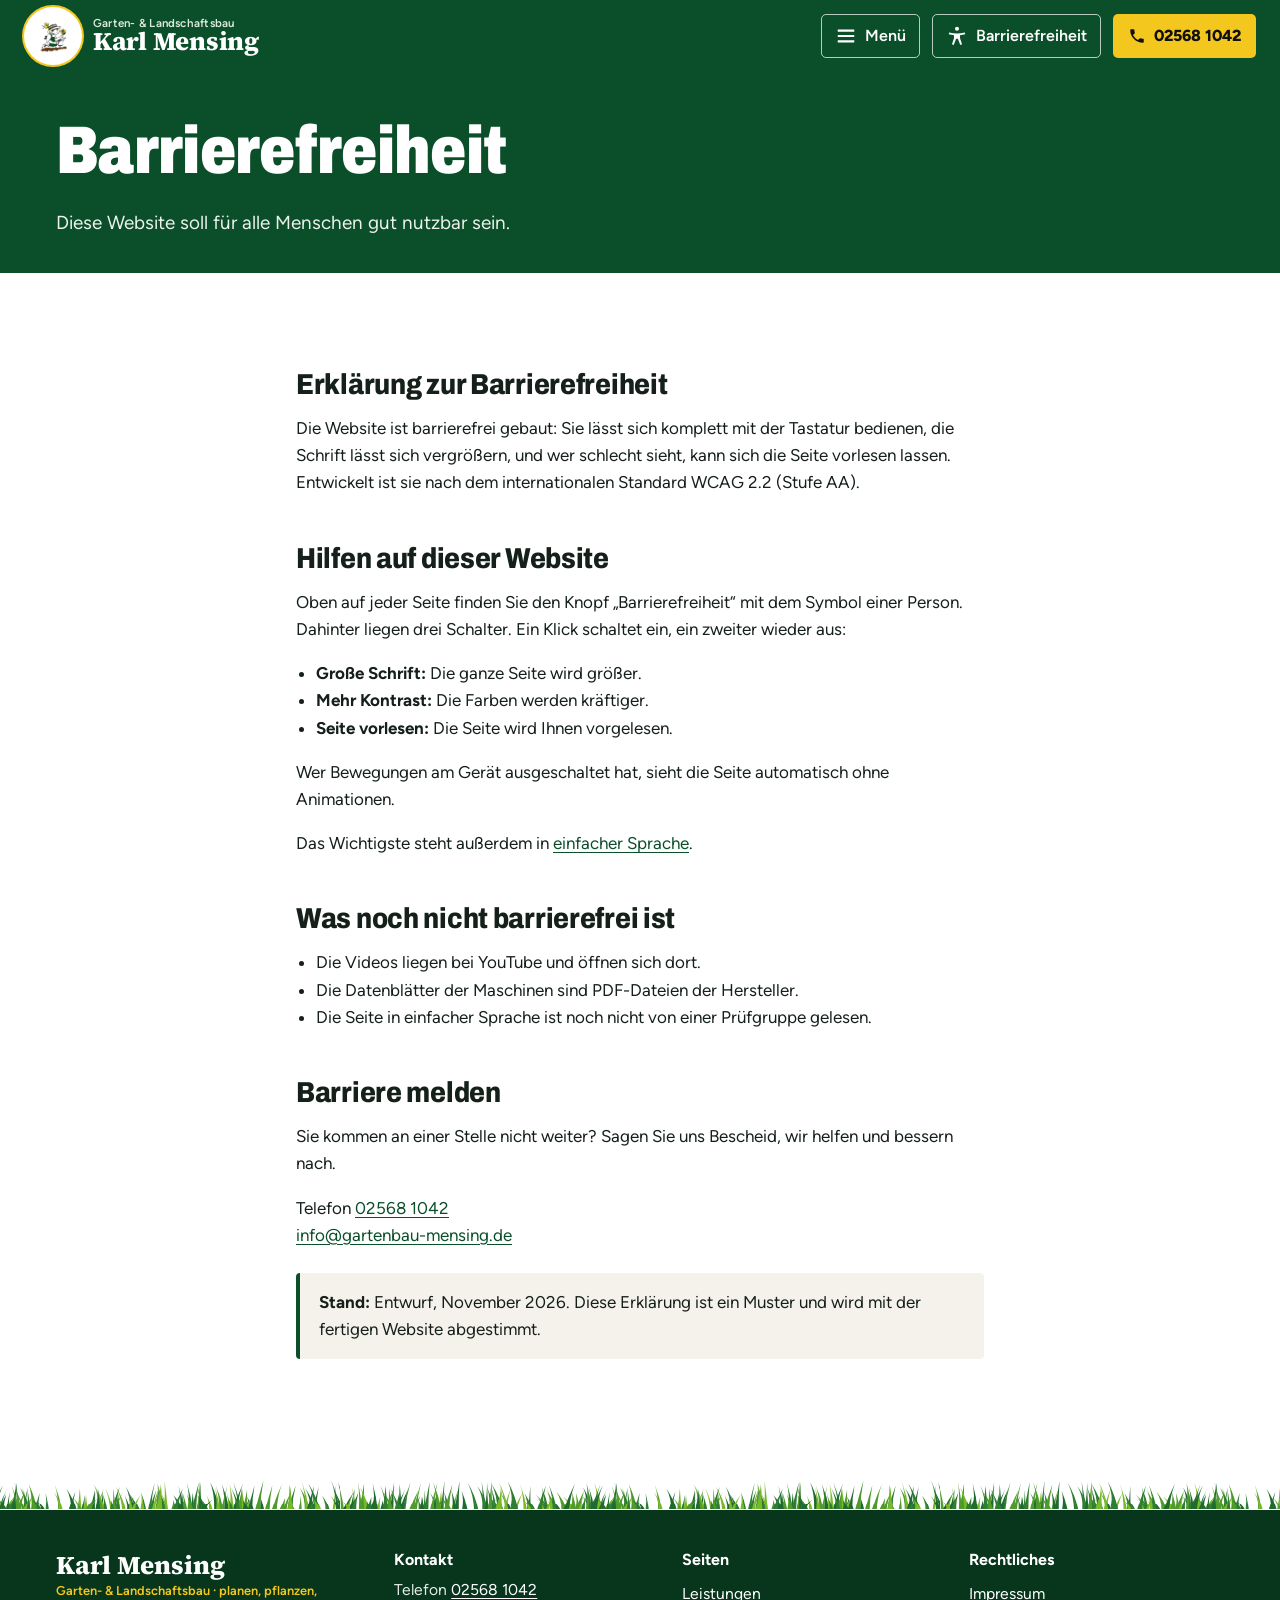
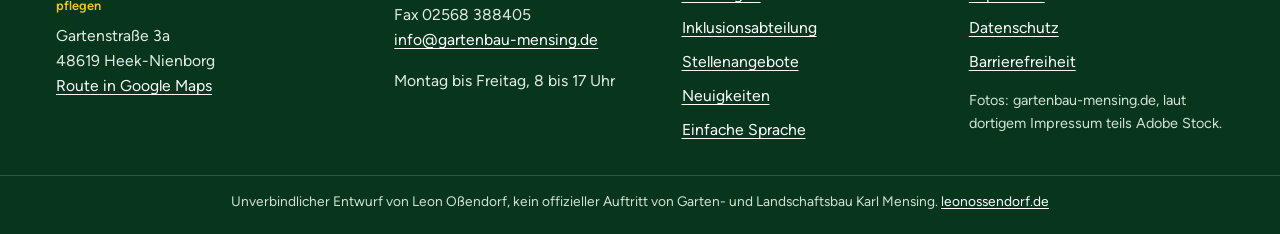
==== commit 5c13c8c3: "Barrierefreiheit: Schalter (Große Schrift, Mehr Kontrast, Seite vorlesen) aufgeräumt hinter dem Symb" ====
--- a/barrierefreiheit.html
+++ b/barrierefreiheit.html
@@ -13,18 +13,22 @@
 </head>
 <body>
 <a class="skip" href="#inhalt">Zum Inhalt springen</a>
-<div class="leiste" role="region" aria-label="Anzeige anpassen"><div class="leiste-innen">
-  <a class="leiste-link" href="einfach.html">Einfache Sprache</a>
-  <button type="button" class="schalter" data-schalter="gross" aria-pressed="false"><span class="kasten" aria-hidden="true"></span>Große Schrift</button>
-  <button type="button" class="schalter" data-schalter="kontrast" aria-pressed="false"><span class="kasten" aria-hidden="true"></span><span><span class="lang">Mehr </span>Kontrast</span></button>
-  <button type="button" class="schalter" data-schalter="vorlesen" aria-pressed="false"><span class="kasten" aria-hidden="true"></span>Vorlesen</button>
-</div></div>
 <header class="kopf">
 <div class="kopf-innen">
   <a class="marke" href="index.html"><span class="marke-rund"><img src="img/karlchen.png" width="201" height="160" alt=""></span><span class="marke-text"><span class="marke-zeile">Garten- &amp; Landschaftsbau</span><span class="marke-name">Karl Mensing</span><span class="vh">, zur Startseite</span></span></a>
   <button type="button" class="kopf-knopf menue-knopf" aria-expanded="false" aria-controls="menue"><svg viewBox="0 0 24 24" aria-hidden="true" focusable="false"><path d="M3 5h18v2.4H3zM3 10.8h18v2.4H3zM3 16.6h18V19H3z"/></svg><span class="wort">Menü</span></button>
   <nav class="menue" id="menue" aria-label="Hauptmenü"><ul><li><a href="leistungen.html">Leistungen</a></li><li><a href="index.html#gemeinden">Gemeinden &amp; Betriebe</a></li><li><a href="inklusion.html">Inklusion</a></li><li><a href="index.html#karriere">Karriere</a></li><li><a href="index.html#ueber">Über uns</a></li><li><a href="index.html#anfrage">Kontakt</a></li></ul></nav>
+  <button type="button" class="kopf-knopf hilfe-knopf" aria-expanded="false" aria-controls="hilfen"><svg viewBox="0 0 24 24" aria-hidden="true" focusable="false"><circle cx="12" cy="4.2" r="2.2"/><path d="M3.5 8.2c5.6 1.5 11.4 1.5 17 0l.5 1.9c-1.9.5-3.8.9-5.7 1.1v3.3l2.2 6.6-1.9.6L12.9 15h-1.8l-2.7 6.7-1.9-.6 2.2-6.6v-3.3c-1.9-.2-3.8-.6-5.7-1.1z"/></svg><span class="wort">Barrierefreiheit</span></button>
   <a class="tel" href="tel:+4925681042"><svg viewBox="0 0 24 24" aria-hidden="true" focusable="false"><path d="M6.6 10.8a15.1 15.1 0 0 0 6.6 6.6l2.2-2.2c.3-.3.7-.4 1-.2 1.1.4 2.3.6 3.6.6.6 0 1 .4 1 1V20c0 .6-.4 1-1 1A17 17 0 0 1 3 4c0-.6.4-1 1-1h3.5c.6 0 1 .4 1 1 0 1.3.2 2.5.6 3.6.1.3 0 .7-.2 1z"/></svg><span class="vh">Anrufen: </span><span class="nr">02568 1042</span></a>
+  <div id="hilfen" class="hilfen" hidden>
+    <h2>Barrierefreiheit</h2>
+    <ul class="hilfen-liste">
+      <li><button type="button" class="schalter" data-schalter="gross" aria-pressed="false"><span class="kasten" aria-hidden="true"></span>Große Schrift<span class="stand" aria-hidden="true">aus</span></button></li>
+      <li><button type="button" class="schalter" data-schalter="kontrast" aria-pressed="false"><span class="kasten" aria-hidden="true"></span>Mehr Kontrast<span class="stand" aria-hidden="true">aus</span></button></li>
+      <li><button type="button" class="schalter" data-schalter="vorlesen" aria-pressed="false"><span class="kasten" aria-hidden="true"></span>Seite vorlesen<span class="stand" aria-hidden="true">aus</span></button></li>
+    </ul>
+    <p class="hilfen-links"><a href="einfach.html">Einfache Sprache</a><a href="barrierefreiheit.html">Erklärung zur Barrierefreiheit</a></p>
+  </div>
 </div>
 </header>
 <main id="inhalt" tabindex="-1">
@@ -33,8 +37,8 @@
 <h2>Erklärung zur Barrierefreiheit</h2>
 <p>Die Website ist barrierefrei gebaut: Sie lässt sich komplett mit der Tastatur bedienen, die Schrift lässt sich vergrößern, und wer schlecht sieht, kann sich die Seite vorlesen lassen. Entwickelt ist sie nach dem internationalen Standard WCAG 2.2 (Stufe AA).</p>
 <h2>Hilfen auf dieser Website</h2>
-<p>Ganz oben auf jeder Seite finden Sie drei Schalter. Ein Klick schaltet ein, ein zweiter wieder aus:</p>
-<ul><li><b>Große Schrift:</b> Die ganze Seite wird größer.</li><li><b>Mehr Kontrast:</b> Die Farben werden kräftiger.</li><li><b>Vorlesen:</b> Die Seite wird Ihnen vorgelesen.</li></ul>
+<p>Oben auf jeder Seite finden Sie den Knopf „Barrierefreiheit“ mit dem Symbol einer Person. Dahinter liegen drei Schalter. Ein Klick schaltet ein, ein zweiter wieder aus:</p>
+<ul><li><b>Große Schrift:</b> Die ganze Seite wird größer.</li><li><b>Mehr Kontrast:</b> Die Farben werden kräftiger.</li><li><b>Seite vorlesen:</b> Die Seite wird Ihnen vorgelesen.</li></ul>
 <p>Wer Bewegungen am Gerät ausgeschaltet hat, sieht die Seite automatisch ohne Animationen.</p>
 <p>Das Wichtigste steht außerdem in <a href="einfach.html">einfacher Sprache</a>.</p>
 <h2>Was noch nicht barrierefrei ist</h2>
--- a/css/stil.css
+++ b/css/stil.css
@@ -29,49 +29,50 @@
 .dunkel{--fokus:#f4c71f}
 .dunkel :focus-visible,.kopf :focus-visible,.fuss :focus-visible,.held :focus-visible,.seitenkopf :focus-visible,.sprung :focus-visible,.park :focus-visible{outline-color:#f4c71f}
 
-/* ---------- Kopf ---------- */
-.kopf{position:sticky;top:0;z-index:100;background:var(--gruen);color:#fff}
-.kopf-innen{display:flex;flex-wrap:wrap;align-items:center;gap:.5rem 1rem;padding:.45rem 1.5rem;max-width:90rem;margin-inline:auto;position:relative}
-.marke{display:flex;align-items:center;gap:.7rem;text-decoration:none;color:#fff;margin-right:auto}
-.marke-rund{width:3.6rem;height:3.6rem;border-radius:50%;background:#fff;display:grid;place-items:center;flex-shrink:0;box-shadow:0 0 0 .14rem var(--gelb)}
-.marke-rund img{width:2.9rem}
+/* ---------- Kopf ----------
+   Bewusst in px gebaut: Kopfzeile, Barrierefreiheits-Knopf und seine Schalter bleiben bei "Grosse Schrift"
+   gleich gross und an derselben Stelle. Nur das aufgeklappte Menue waechst mit. */
+.kopf{position:sticky;top:0;z-index:100;background:var(--gruen);color:#fff;font-size:16px;line-height:1.3}
+.kopf-innen{display:flex;flex-wrap:wrap;align-items:center;gap:8px 12px;padding:7px 24px;max-width:1440px;margin-inline:auto;position:relative}
+.marke{display:flex;align-items:center;gap:11px;text-decoration:none;color:#fff;margin-right:auto}
+.marke-rund{width:58px;height:58px;border-radius:50%;background:#fff;display:grid;place-items:center;flex-shrink:0;box-shadow:0 0 0 2px var(--gelb)}
+.marke-rund img{width:46px}
 .marke-text{display:flex;flex-direction:column;line-height:1.05}
-.marke-zeile{font-size:.72rem;font-weight:600;letter-spacing:.02em;color:#dbe9dc}
-.marke-name{font-family:"Source Serif",Georgia,serif;font-weight:800;font-size:1.6rem;letter-spacing:-.01em}
+.marke-zeile{font-size:11.5px;font-weight:600;letter-spacing:.02em;color:#dbe9dc}
+.marke-name{font-family:"Source Serif",Georgia,serif;font-weight:800;font-size:25.5px;letter-spacing:-.01em}
 .menue{margin-left:0}
-.menue ul{list-style:none;display:flex;gap:.1rem;margin:0;padding:0}
-.menue a{display:block;color:#fff;text-decoration:none;font-weight:600;font-size:1rem;padding:.65rem .65rem;border-radius:.3rem;white-space:nowrap}
+.menue ul{list-style:none;display:flex;gap:2px;margin:0;padding:0}
+.menue a{display:block;color:#fff;text-decoration:none;font-weight:600;font-size:16px;padding:10px 10px;border-radius:5px;white-space:nowrap}
 .menue a:hover,.menue a[aria-current]{background:rgba(255,255,255,.14)}
-.menue a[aria-current]{box-shadow:inset 0 -.18rem 0 var(--gelb)}
-.kopf-knopf{appearance:none;font:600 1rem "Figtree",sans-serif;color:#fff;background:transparent;border:.09rem solid rgba(255,255,255,.6);border-radius:.3rem;padding:.55rem .8rem;cursor:pointer;display:inline-flex;align-items:center;gap:.5rem;min-height:2.75rem;white-space:nowrap}
-.kopf-knopf:hover{background:rgba(255,255,255,.14)}
-.kopf-knopf svg{width:1.35rem;height:1.35rem;fill:currentColor;flex-shrink:0}
+.menue a[aria-current]{box-shadow:inset 0 -3px 0 var(--gelb)}
+.kopf-knopf{appearance:none;box-sizing:border-box;font:600 16px/1 "Figtree",system-ui,sans-serif;color:#fff;background:transparent;border:1.5px solid rgba(255,255,255,.7);border-radius:5px;height:44px;padding:0 13px;cursor:pointer;display:inline-flex;align-items:center;gap:8px;white-space:nowrap;margin:0}
+.kopf-knopf:hover,.kopf-knopf[aria-expanded=true]{background:rgba(255,255,255,.16)}
+.kopf-knopf svg{width:22px;height:22px;fill:currentColor;flex-shrink:0}
 .menue-knopf{display:none}
-.tel{display:inline-flex;align-items:center;gap:.5rem;background:var(--gelb);color:#111;text-decoration:none;font-weight:800;padding:.6rem .95rem;border-radius:.3rem;min-height:2.75rem;white-space:nowrap}
+.tel{box-sizing:border-box;display:inline-flex;align-items:center;gap:8px;background:var(--gelb);color:#111;text-decoration:none;font:800 16px/1 "Figtree",system-ui,sans-serif;height:44px;padding:0 15px;border-radius:5px;white-space:nowrap}
 .tel:hover{background:#ffd940}
-.tel svg{width:1.1rem;height:1.1rem;fill:currentColor}
-
-/* Schalterleiste ganz oben. Bewusst in px: Die Knoepfe bleiben bei grosser Schrift gleich gross und an derselben Stelle. */
-.leiste{background:#07361c;color:#fff;font-size:15px;line-height:1.2}
-.leiste-innen{max-width:1440px;margin:0 auto;padding:6px 24px;display:flex;flex-wrap:wrap;justify-content:flex-end;align-items:center;gap:8px}
-.leiste-link{color:#fff;margin-right:auto;font-size:15px;padding:9px 0}
-.leiste :focus-visible{outline:3px solid #f4c71f;outline-offset:3px}
-.schalter{appearance:none;box-sizing:border-box;font:600 15px/1 "Figtree",system-ui,sans-serif;color:#fff;background:transparent;border:2px solid #fff;border-radius:5px;height:40px;padding:0 13px 0 10px;display:inline-flex;align-items:center;gap:8px;cursor:pointer;white-space:nowrap;margin:0}
-.schalter:hover{background:rgba(255,255,255,.16)}
-.schalter .kasten{box-sizing:border-box;width:18px;height:18px;border:2px solid #fff;border-radius:3px;display:inline-block;position:relative;flex-shrink:0}
-.schalter[aria-pressed=true]{background:#f4c71f;color:#111;border-color:#f4c71f}
-.schalter[aria-pressed=true]:hover{background:#ffd940}
-.schalter[aria-pressed=true] .kasten{border-color:#111;background:#111}
-.schalter[aria-pressed=true] .kasten::after{content:"";position:absolute;left:4px;top:0;width:4px;height:9px;border:solid #f4c71f;border-width:0 2.5px 2.5px 0;transform:rotate(45deg)}
-@media (max-width:640px){
-  .leiste-innen{padding:6px 12px;gap:6px;justify-content:flex-start}
-  .leiste-link,.schalter .lang{display:none}
-  .schalter{font-size:14px;padding:0 10px 0 8px}
-}
+.tel svg{width:18px;height:18px;fill:currentColor}
+.kopf :focus-visible{outline:3px solid #f4c71f;outline-offset:3px}
+
+/* Barrierefreiheit: Schalter hinter dem Symbol, ebenfalls in px */
+.hilfen{position:absolute;right:24px;top:100%;box-sizing:border-box;width:340px;max-width:calc(100vw - 16px);max-height:calc(100vh - 90px);overflow:auto;background:#fff;color:#15201a;border-radius:0 0 8px 8px;box-shadow:0 16px 40px rgba(0,0,0,.3);padding:16px;border-top:4px solid #f4c71f;font-size:16px;line-height:1.3}
+.kopf .hilfen :focus-visible{outline-color:#0b4f2a}
+.hilfen h2{font:800 19px/1.2 "Archivo",system-ui,sans-serif;font-stretch:88%;letter-spacing:0;margin:0 0 12px;color:#15201a}
+.hilfen-liste{list-style:none;margin:0;padding:0;display:grid;gap:8px}
+.schalter{appearance:none;box-sizing:border-box;width:100%;height:48px;display:flex;align-items:center;gap:11px;font:600 16px/1 "Figtree",system-ui,sans-serif;color:#15201a;background:#f4f2ea;border:2px solid #7c8a80;border-radius:6px;padding:0 13px;cursor:pointer;text-align:left;margin:0}
+.schalter:hover{border-color:#0b4f2a;background:#e6f0e2}
+.schalter .kasten{box-sizing:border-box;width:22px;height:22px;border:2px solid #15201a;border-radius:4px;background:#fff;display:inline-block;position:relative;flex-shrink:0}
+.schalter .stand{margin-left:auto;font-weight:700;font-size:14px;width:30px;text-align:right}
+.schalter[aria-pressed=true]{background:#0b4f2a;color:#fff;border-color:#0b4f2a}
+.schalter[aria-pressed=true]:hover{background:#07361c}
+.schalter[aria-pressed=true] .kasten{border-color:#f4c71f;background:#f4c71f}
+.schalter[aria-pressed=true] .kasten::after{content:"";position:absolute;left:6px;top:1px;width:5px;height:11px;border:solid #111;border-width:0 3px 3px 0;transform:rotate(45deg)}
+.hilfen-links{margin:14px 0 0;display:flex;flex-wrap:wrap;gap:4px 18px;font-size:15px}
+.hilfen-links a{color:#0b4f2a;padding:5px 0}
 
 /* ---------- Held ---------- */
 .held{background:var(--gruen);color:#fff;position:relative}
-.held-bild img{width:100%;height:auto;max-height:calc(100vh - 17.5rem - 52px);min-height:17rem;object-fit:cover;object-position:50% 12%}
+.held-bild img{width:100%;height:auto;max-height:calc(100vh - 17.5rem);min-height:17rem;object-fit:cover;object-position:50% 12%}
 .held-band{position:relative}
 .held-band .rahmen{padding-block:1.3rem 1.6rem}
 .held h1{font-size:clamp(2.5rem,1rem + 4.5vw,4.9rem);font-weight:900;font-stretch:78%;line-height:.95;margin:0;white-space:nowrap}
@@ -356,13 +357,13 @@
 html.gross .menue{display:none;position:absolute;left:0;right:0;top:100%;background:var(--tief);padding:.5rem 1rem 1rem;box-shadow:0 1rem 2rem rgba(0,0,0,.3);margin:0}
 html.gross .menue.offen{display:block}
 html.gross .menue ul{flex-direction:column;gap:0}
-html.gross .menue a{padding:.85rem .6rem;border-bottom:.06rem solid rgba(255,255,255,.16);font-size:1.1rem}
+html.gross .menue a{padding:.85rem .6rem;border-bottom:.06rem solid rgba(255,255,255,.16);font-size:1.1rem;white-space:normal}
 @media (max-width:80em){
   .menue-knopf{display:inline-flex}
   .menue{display:none;position:absolute;left:0;right:0;top:100%;background:var(--tief);padding:.5rem 1rem 1rem;box-shadow:0 1rem 2rem rgba(0,0,0,.3);margin:0}
   .menue.offen{display:block}
   .menue ul{flex-direction:column;gap:0}
-  .menue a{padding:.85rem .6rem;border-bottom:.06rem solid rgba(255,255,255,.16);font-size:1.1rem}
+  .menue a{padding:.85rem .6rem;border-bottom:.06rem solid rgba(255,255,255,.16);font-size:1.1rem;white-space:normal}
 }
 @media (max-width:62em){
   .kopfzeile,.gem-gitter,.inkl,.kar-gitter,.ueber,.anf-gitter,.l-kopf,.zweispalt,.park{grid-template-columns:minmax(0,1fr)}
@@ -391,15 +392,16 @@
   body{font-size:1rem}
   html{scroll-padding-top:5rem}
   .rahmen{padding-inline:1.1rem}
-  .kopf-innen{padding:.4rem .8rem;gap:.45rem}
-  .marke{gap:.5rem}
-  .marke-rund{width:2.9rem;height:2.9rem}
-  .marke-rund img{width:2.3rem}
-  .marke-name{font-size:1.22rem}
-  .marke-zeile{font-size:.6rem}
+  .kopf-innen{padding:6px 12px;gap:7px}
+  .marke{gap:8px}
+  .marke-rund{width:46px;height:46px}
+  .marke-rund img{width:37px}
+  .marke-name{font-size:19.5px}
+  .marke-zeile{font-size:9.6px}
   .tel .nr,.kopf-knopf .wort{position:absolute;width:1px;height:1px;overflow:hidden;clip-path:inset(50%);white-space:nowrap}
-  .tel{padding:.6rem .75rem}
-  .kopf-knopf{padding:.55rem .65rem}
+  .tel{padding:0;width:44px;justify-content:center}
+  .kopf-knopf{padding:0;width:44px;justify-content:center}
+  .hilfen{right:8px;left:8px;width:auto;max-width:none}
   .held h1{white-space:normal;font-size:clamp(2.6rem,13vw,3.6rem)}
   .held h1 span{display:block}
   .held-bild img{min-height:0;max-height:none}
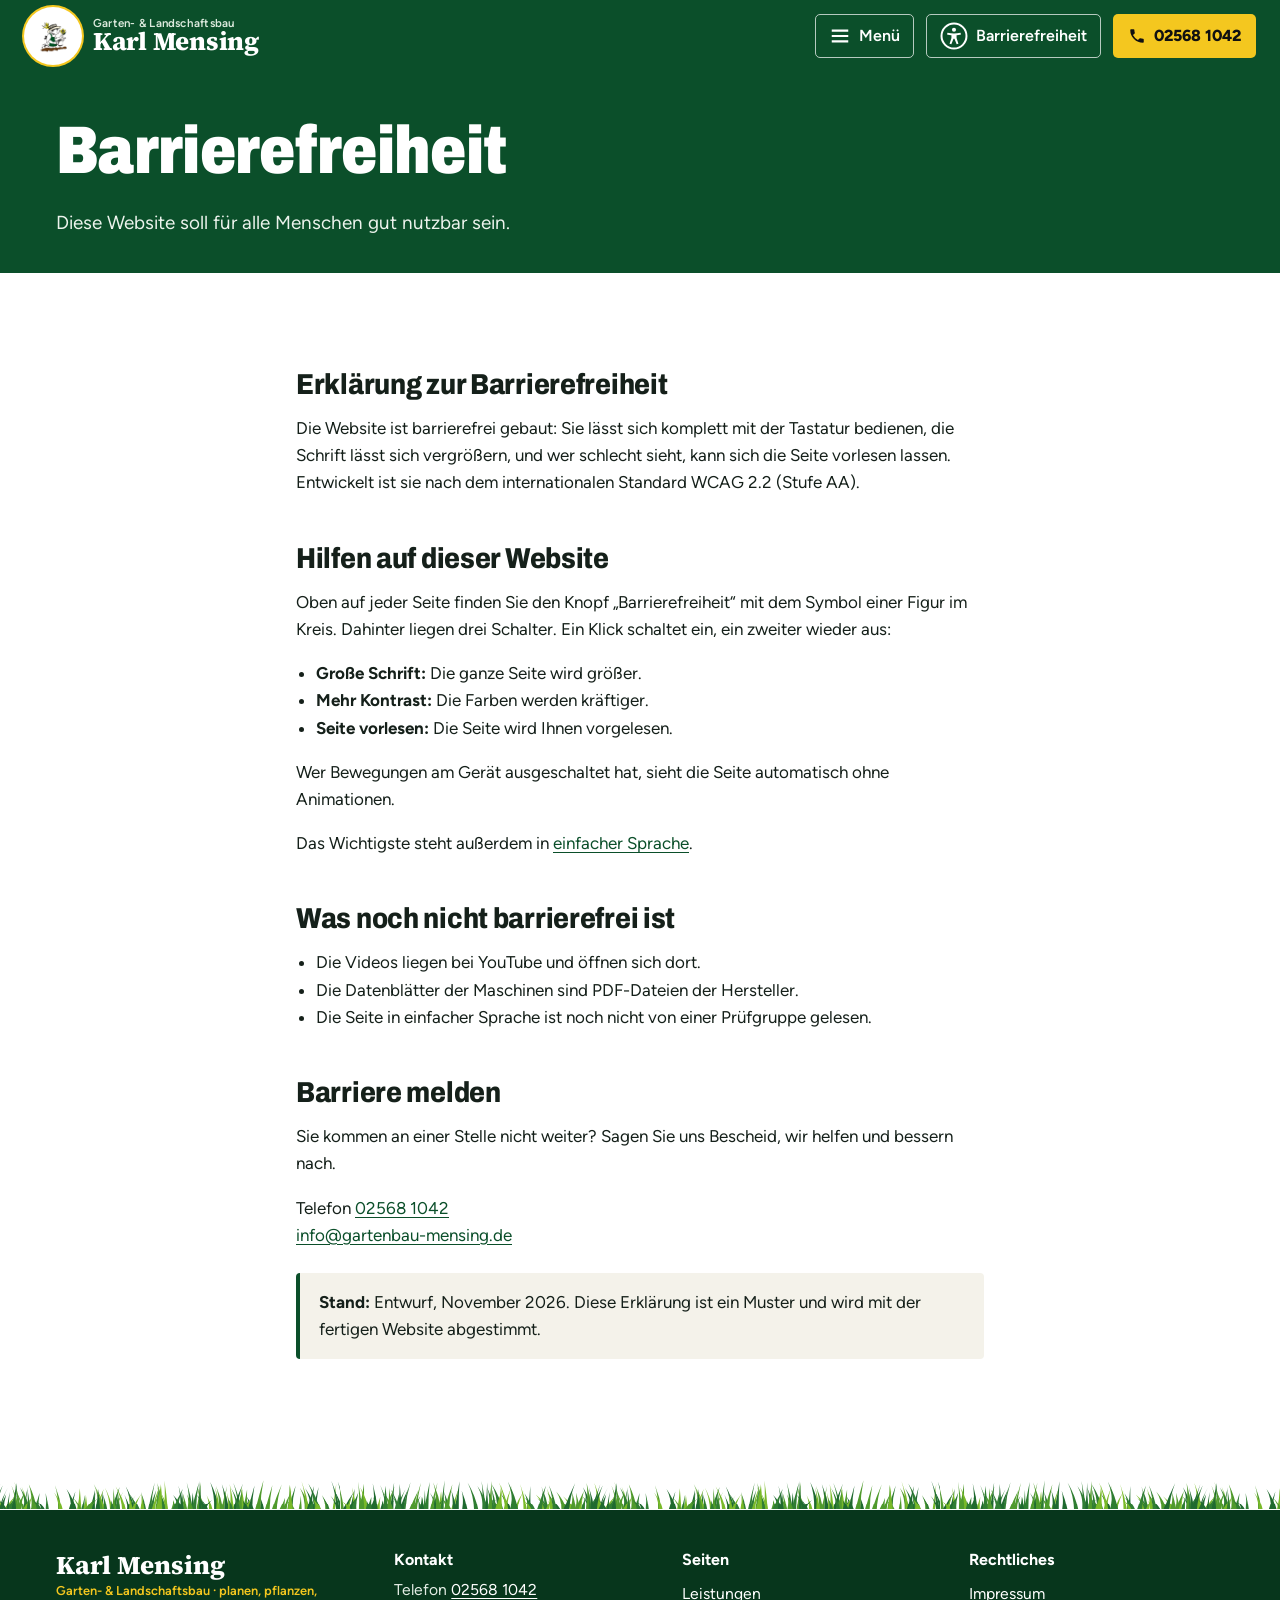
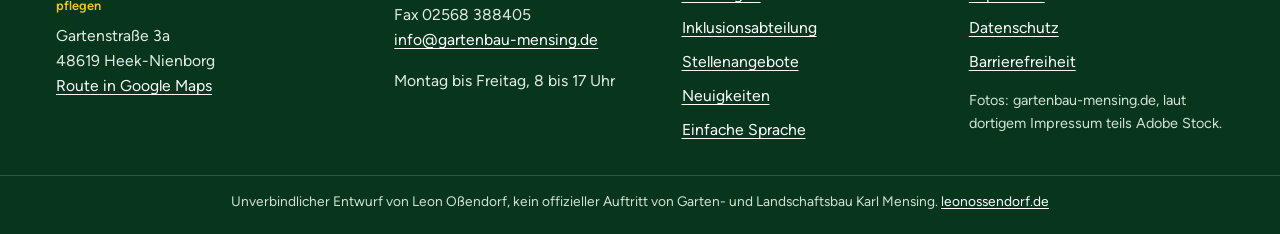
==== commit a8eecc9e: "Barrierefreiheits-Symbol als Figur im Kreis Co-Authored-By: Claude Fable 5.2 <noreply@anthropic.com>" ====
--- a/barrierefreiheit.html
+++ b/barrierefreiheit.html
@@ -18,7 +18,7 @@
   <a class="marke" href="index.html"><span class="marke-rund"><img src="img/karlchen.png" width="201" height="160" alt=""></span><span class="marke-text"><span class="marke-zeile">Garten- &amp; Landschaftsbau</span><span class="marke-name">Karl Mensing</span><span class="vh">, zur Startseite</span></span></a>
   <button type="button" class="kopf-knopf menue-knopf" aria-expanded="false" aria-controls="menue"><svg viewBox="0 0 24 24" aria-hidden="true" focusable="false"><path d="M3 5h18v2.4H3zM3 10.8h18v2.4H3zM3 16.6h18V19H3z"/></svg><span class="wort">Menü</span></button>
   <nav class="menue" id="menue" aria-label="Hauptmenü"><ul><li><a href="leistungen.html">Leistungen</a></li><li><a href="index.html#gemeinden">Gemeinden &amp; Betriebe</a></li><li><a href="inklusion.html">Inklusion</a></li><li><a href="index.html#karriere">Karriere</a></li><li><a href="index.html#ueber">Über uns</a></li><li><a href="index.html#anfrage">Kontakt</a></li></ul></nav>
-  <button type="button" class="kopf-knopf hilfe-knopf" aria-expanded="false" aria-controls="hilfen"><svg viewBox="0 0 24 24" aria-hidden="true" focusable="false"><circle cx="12" cy="4.2" r="2.2"/><path d="M3.5 8.2c5.6 1.5 11.4 1.5 17 0l.5 1.9c-1.9.5-3.8.9-5.7 1.1v3.3l2.2 6.6-1.9.6L12.9 15h-1.8l-2.7 6.7-1.9-.6 2.2-6.6v-3.3c-1.9-.2-3.8-.6-5.7-1.1z"/></svg><span class="wort">Barrierefreiheit</span></button>
+  <button type="button" class="kopf-knopf hilfe-knopf" aria-expanded="false" aria-controls="hilfen"><svg viewBox="0 0 24 24" aria-hidden="true" focusable="false"><circle cx="12" cy="12" r="10.7" fill="none" stroke="currentColor" stroke-width="1.7"/><circle cx="12" cy="6.6" r="1.75"/><path d="M6.4 9.2c3.7.9 7.5.9 11.2 0l.4 1.5c-1.3.3-2.5.6-3.8.7v2.4l1.6 4.8-1.5.5-1.9-4.8h-.8l-1.9 4.8-1.5-.5 1.6-4.8v-2.4c-1.3-.1-2.5-.4-3.8-.7z"/></svg><span class="wort">Barrierefreiheit</span></button>
   <a class="tel" href="tel:+4925681042"><svg viewBox="0 0 24 24" aria-hidden="true" focusable="false"><path d="M6.6 10.8a15.1 15.1 0 0 0 6.6 6.6l2.2-2.2c.3-.3.7-.4 1-.2 1.1.4 2.3.6 3.6.6.6 0 1 .4 1 1V20c0 .6-.4 1-1 1A17 17 0 0 1 3 4c0-.6.4-1 1-1h3.5c.6 0 1 .4 1 1 0 1.3.2 2.5.6 3.6.1.3 0 .7-.2 1z"/></svg><span class="vh">Anrufen: </span><span class="nr">02568 1042</span></a>
   <div id="hilfen" class="hilfen" hidden>
     <h2>Barrierefreiheit</h2>
@@ -37,7 +37,7 @@
 <h2>Erklärung zur Barrierefreiheit</h2>
 <p>Die Website ist barrierefrei gebaut: Sie lässt sich komplett mit der Tastatur bedienen, die Schrift lässt sich vergrößern, und wer schlecht sieht, kann sich die Seite vorlesen lassen. Entwickelt ist sie nach dem internationalen Standard WCAG 2.2 (Stufe AA).</p>
 <h2>Hilfen auf dieser Website</h2>
-<p>Oben auf jeder Seite finden Sie den Knopf „Barrierefreiheit“ mit dem Symbol einer Person. Dahinter liegen drei Schalter. Ein Klick schaltet ein, ein zweiter wieder aus:</p>
+<p>Oben auf jeder Seite finden Sie den Knopf „Barrierefreiheit“ mit dem Symbol einer Figur im Kreis. Dahinter liegen drei Schalter. Ein Klick schaltet ein, ein zweiter wieder aus:</p>
 <ul><li><b>Große Schrift:</b> Die ganze Seite wird größer.</li><li><b>Mehr Kontrast:</b> Die Farben werden kräftiger.</li><li><b>Seite vorlesen:</b> Die Seite wird Ihnen vorgelesen.</li></ul>
 <p>Wer Bewegungen am Gerät ausgeschaltet hat, sieht die Seite automatisch ohne Animationen.</p>
 <p>Das Wichtigste steht außerdem in <a href="einfach.html">einfacher Sprache</a>.</p>
--- a/css/stil.css
+++ b/css/stil.css
@@ -48,6 +48,7 @@
 .kopf-knopf{appearance:none;box-sizing:border-box;font:600 16px/1 "Figtree",system-ui,sans-serif;color:#fff;background:transparent;border:1.5px solid rgba(255,255,255,.7);border-radius:5px;height:44px;padding:0 13px;cursor:pointer;display:inline-flex;align-items:center;gap:8px;white-space:nowrap;margin:0}
 .kopf-knopf:hover,.kopf-knopf[aria-expanded=true]{background:rgba(255,255,255,.16)}
 .kopf-knopf svg{width:22px;height:22px;fill:currentColor;flex-shrink:0}
+.hilfe-knopf svg{width:28px;height:28px}
 .menue-knopf{display:none}
 .tel{box-sizing:border-box;display:inline-flex;align-items:center;gap:8px;background:var(--gelb);color:#111;text-decoration:none;font:800 16px/1 "Figtree",system-ui,sans-serif;height:44px;padding:0 15px;border-radius:5px;white-space:nowrap}
 .tel:hover{background:#ffd940}
